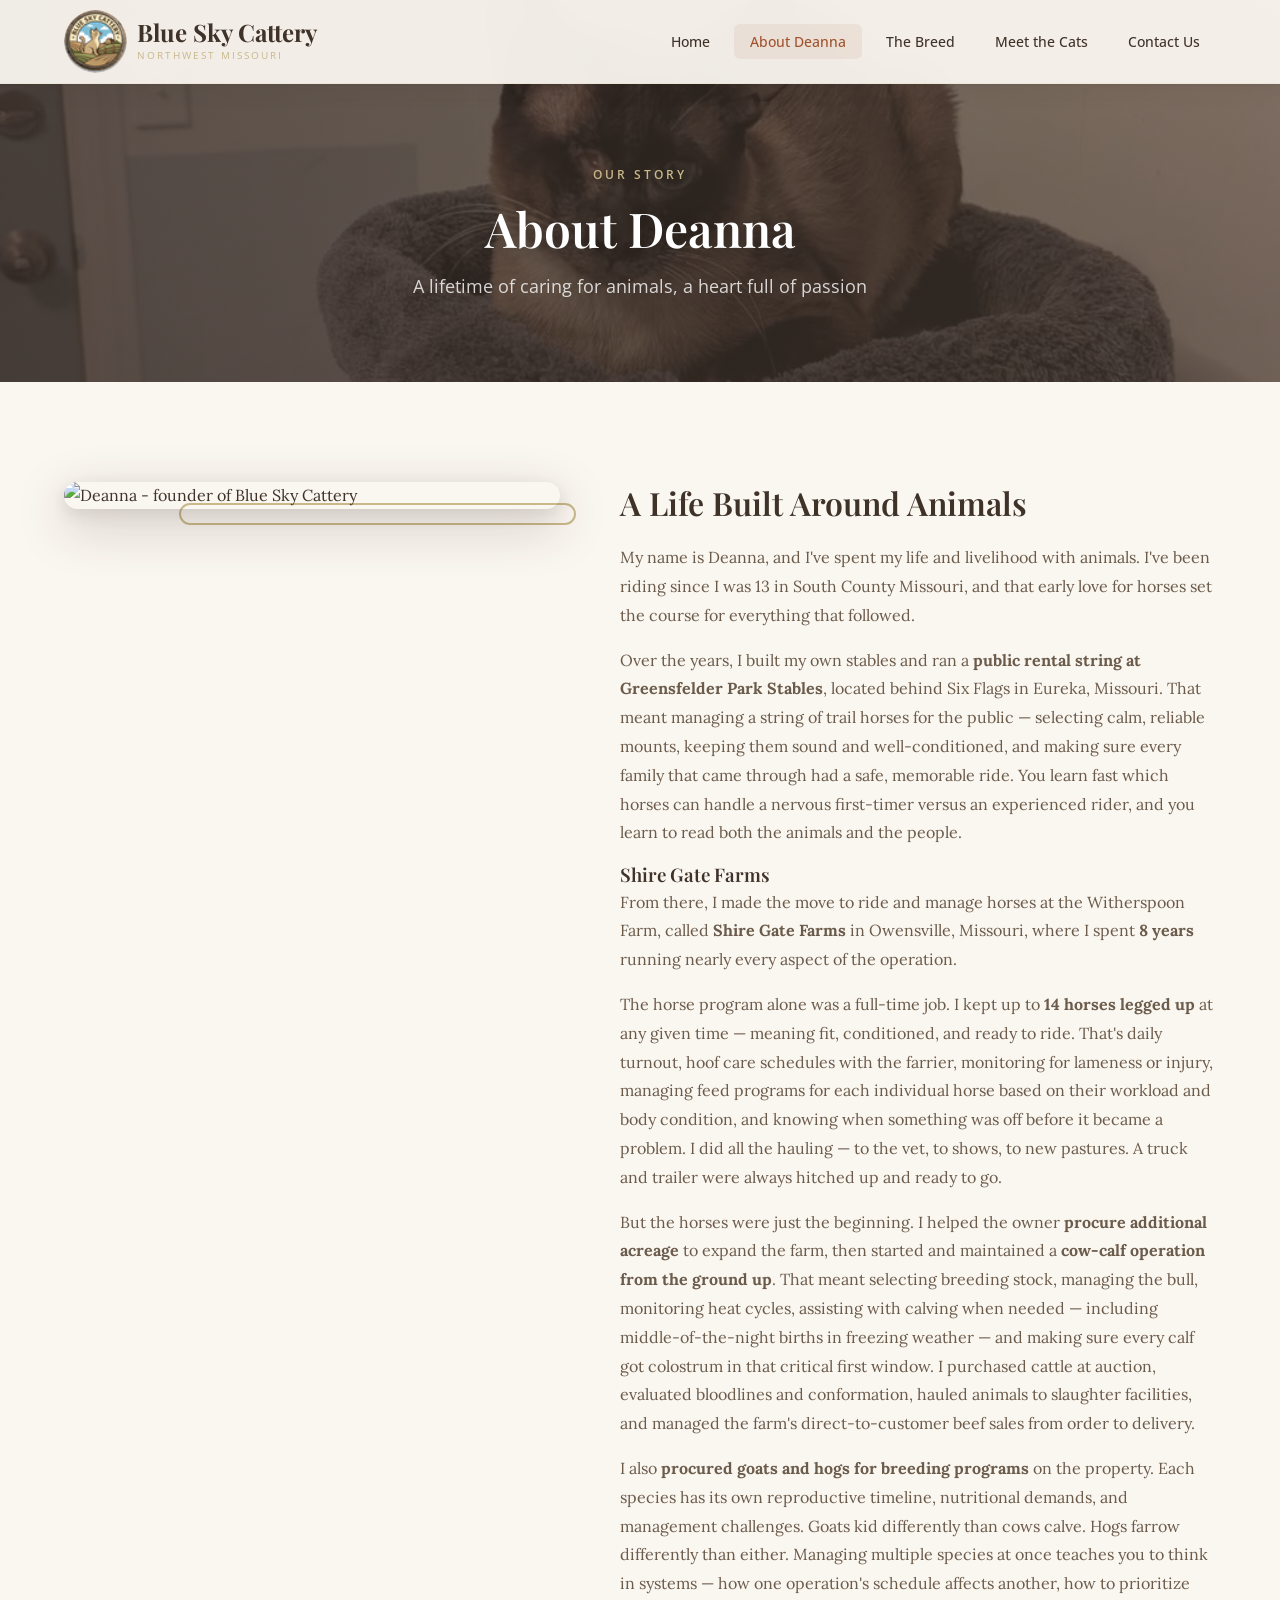
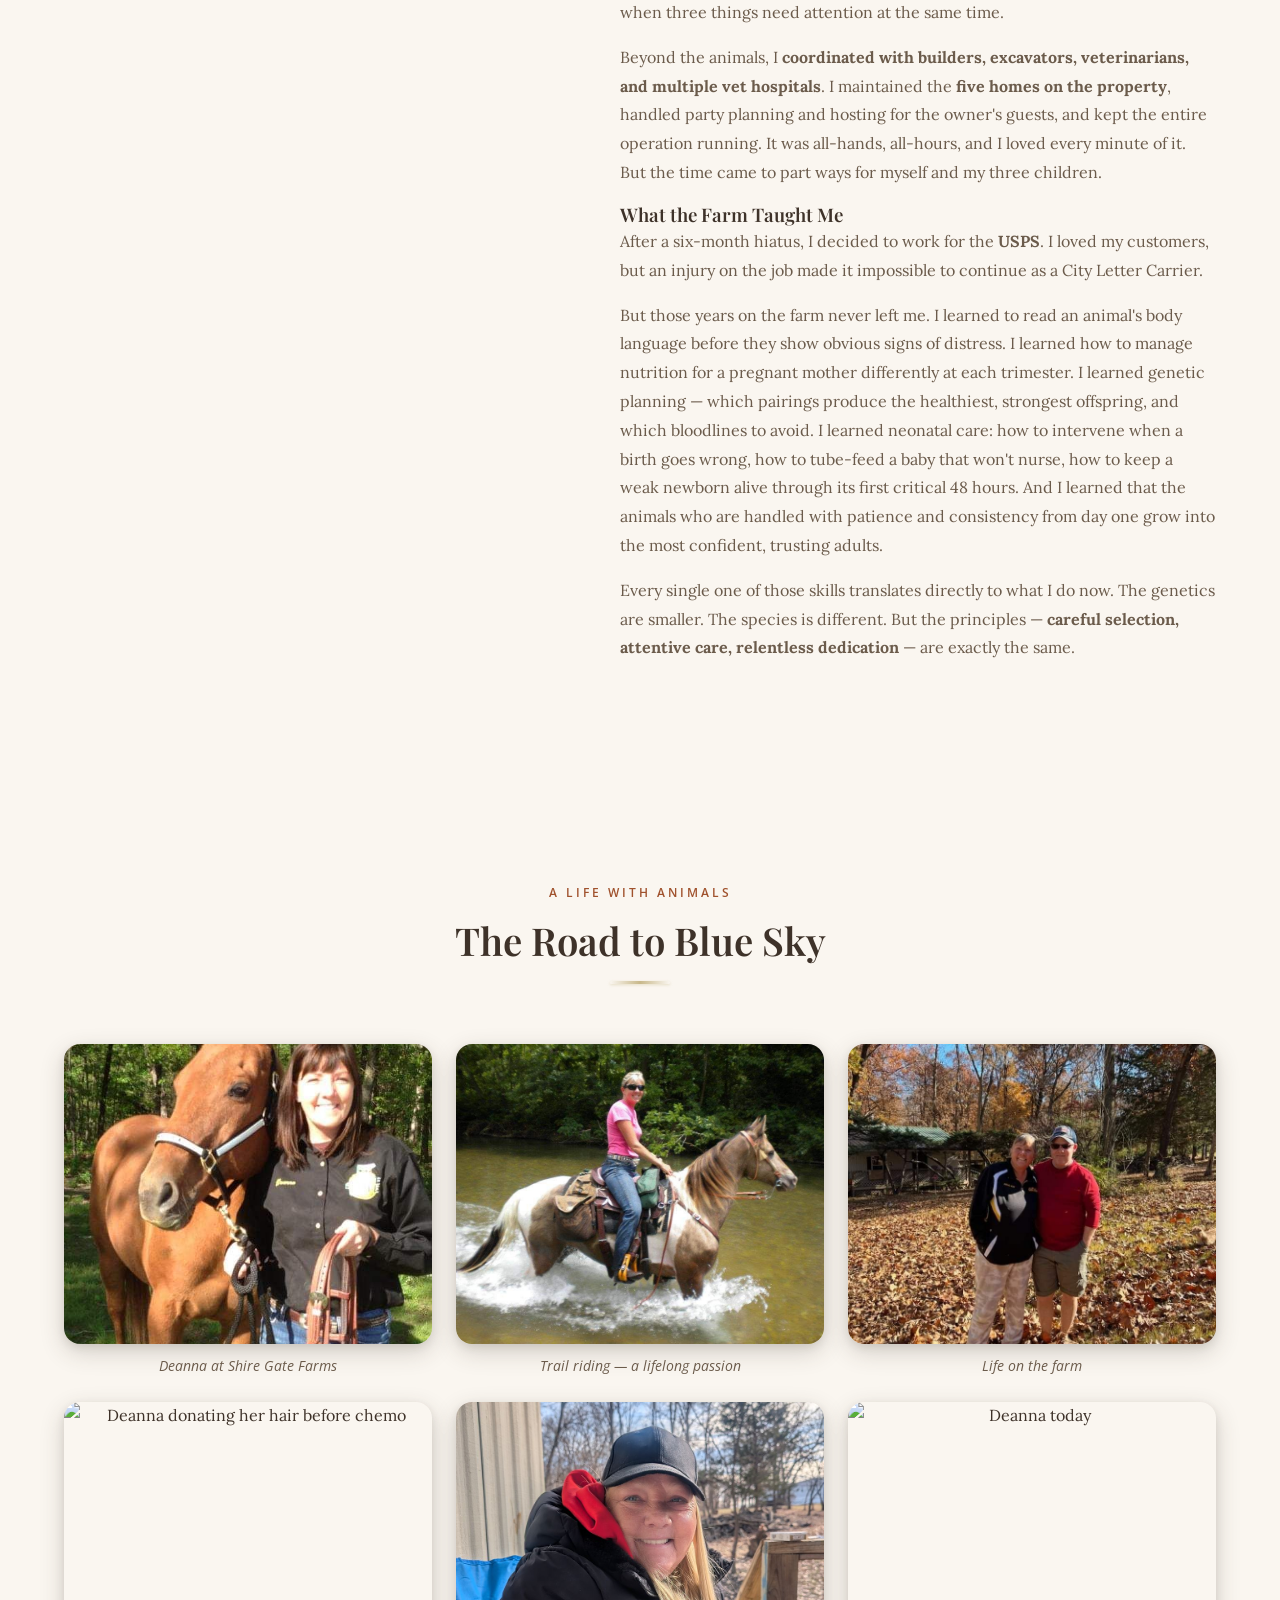
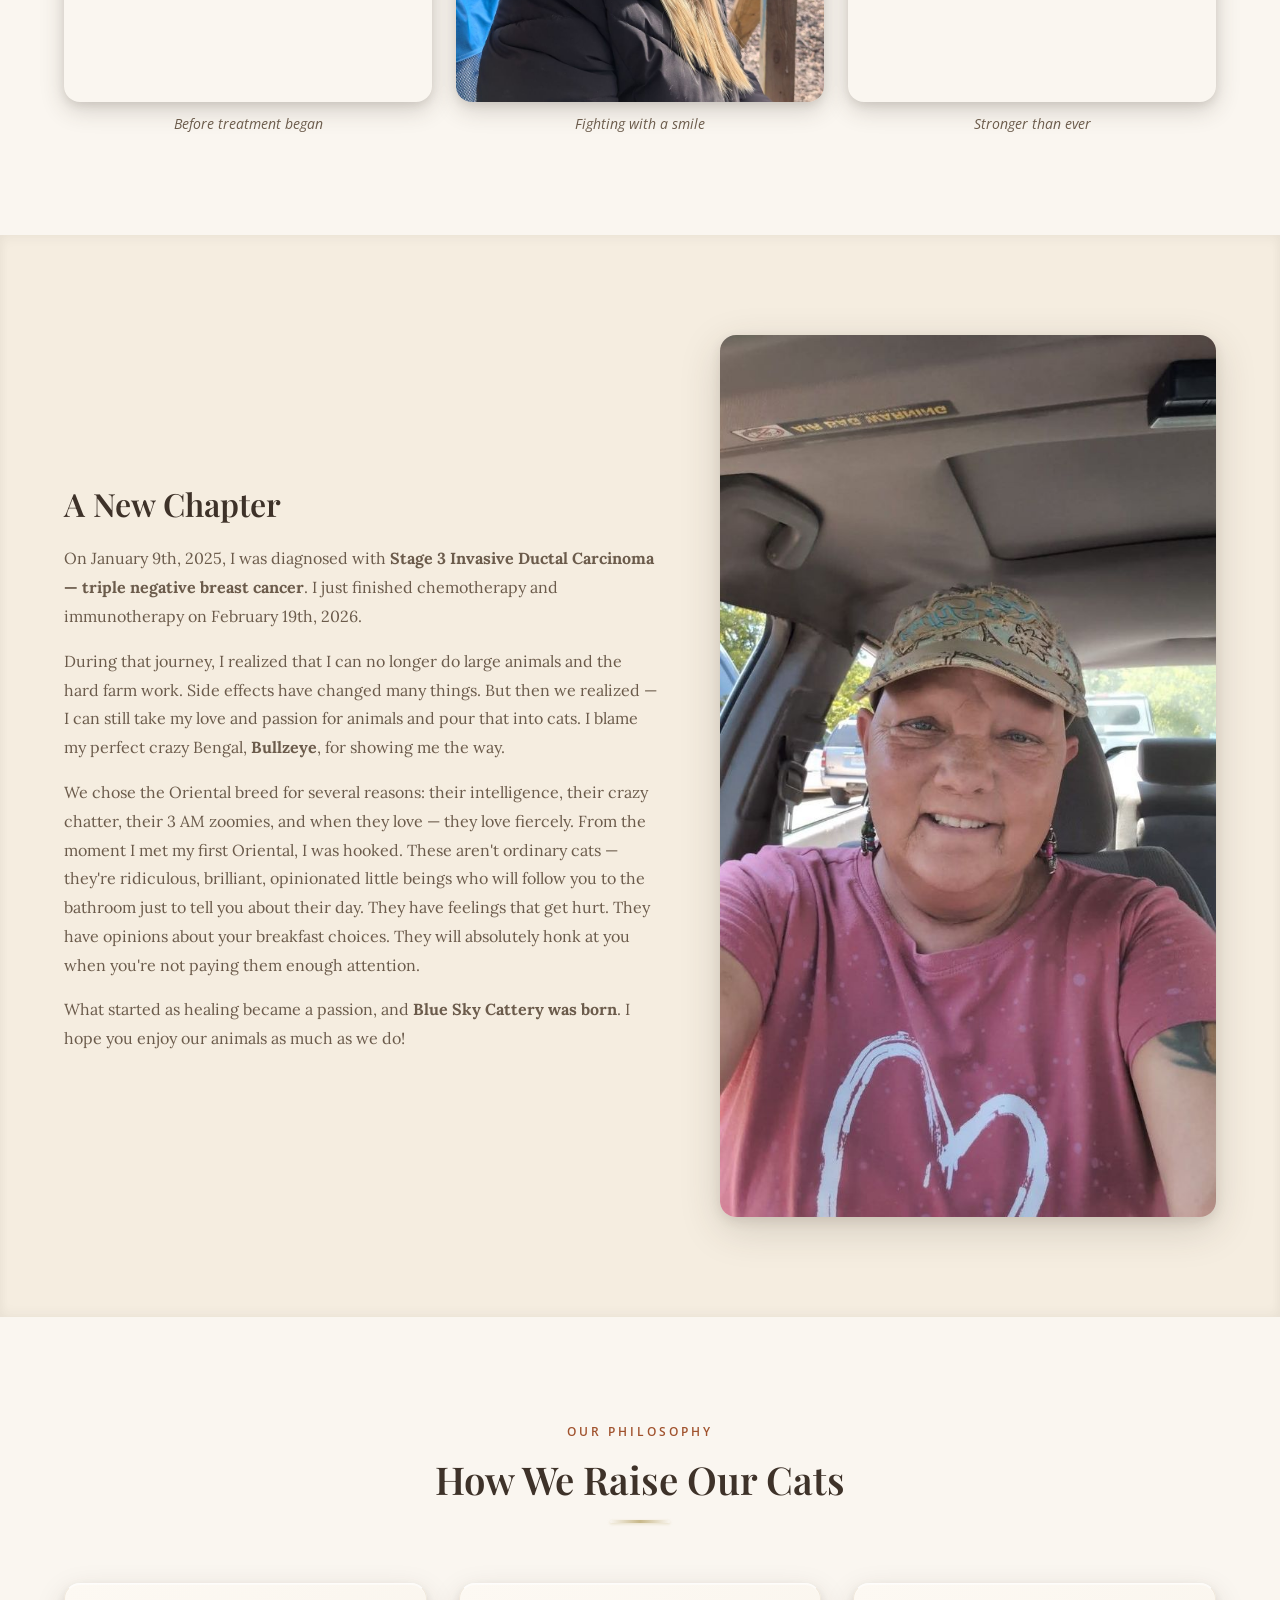
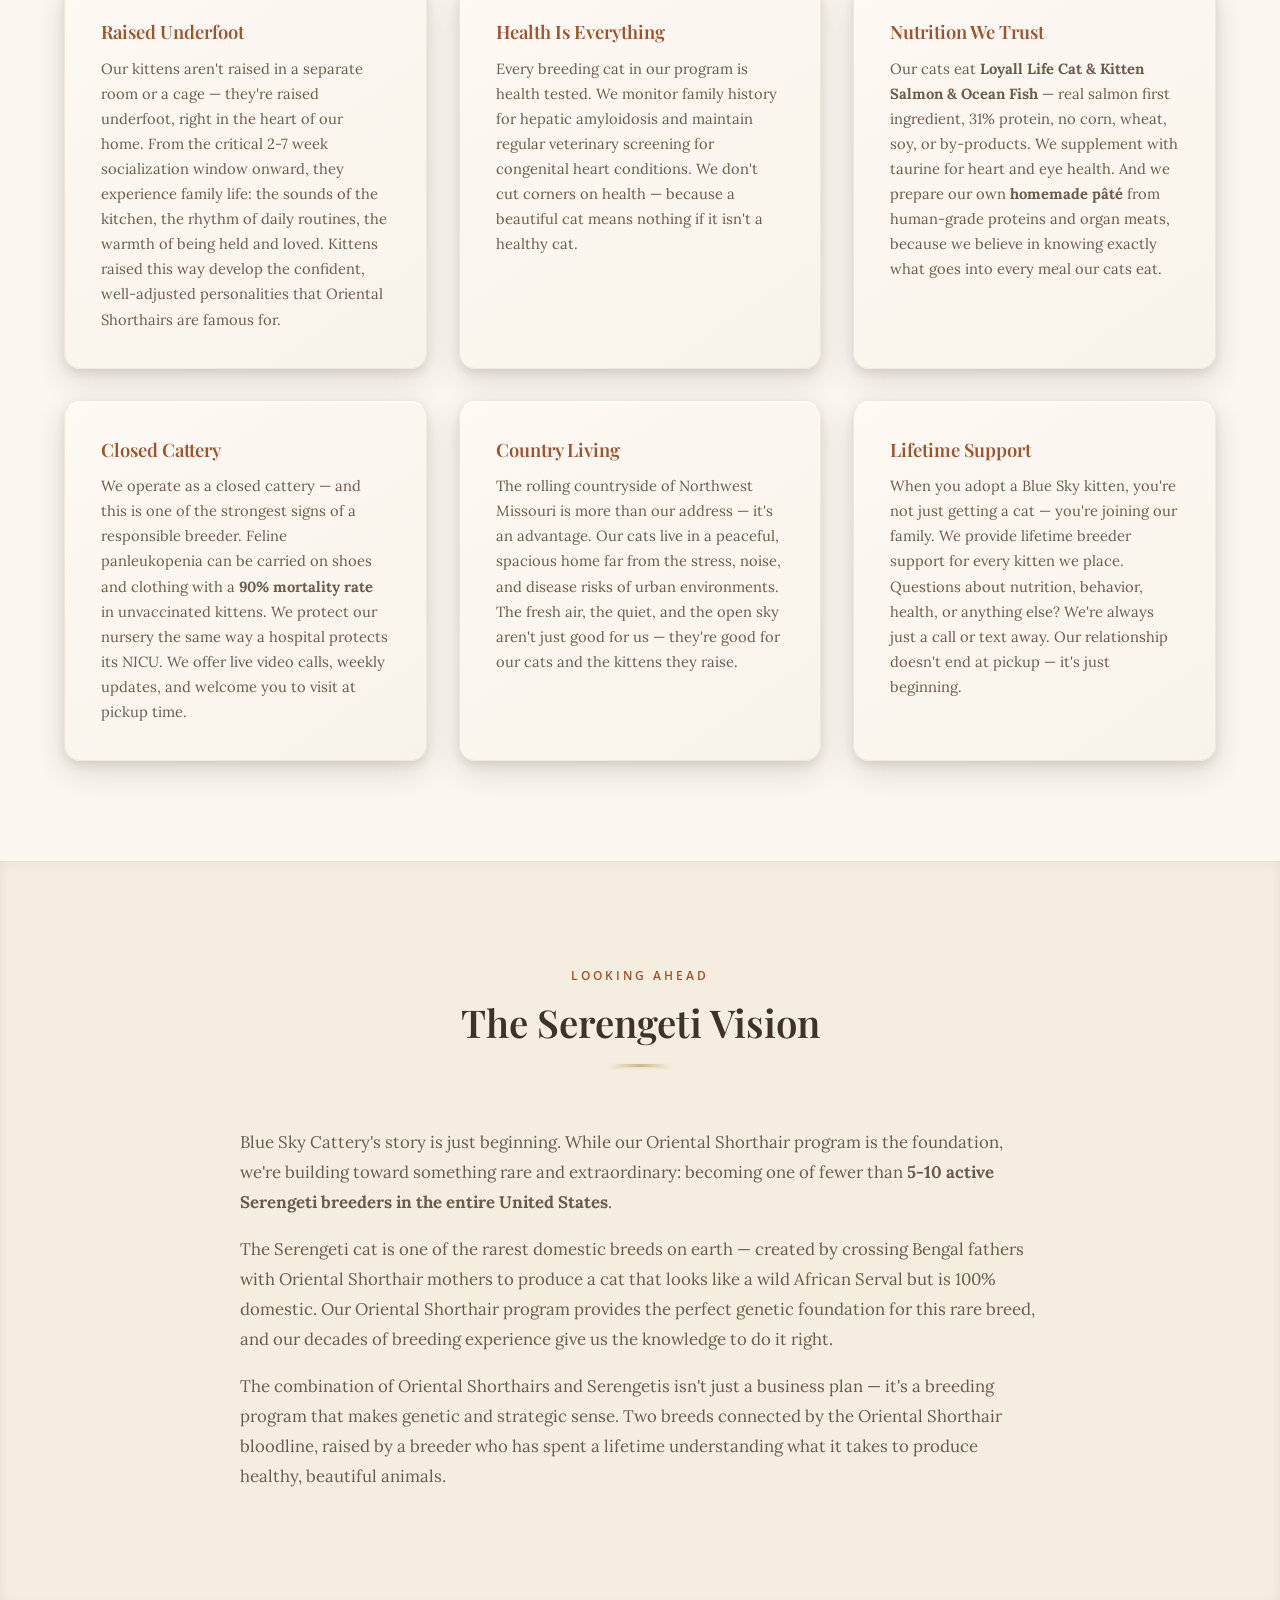
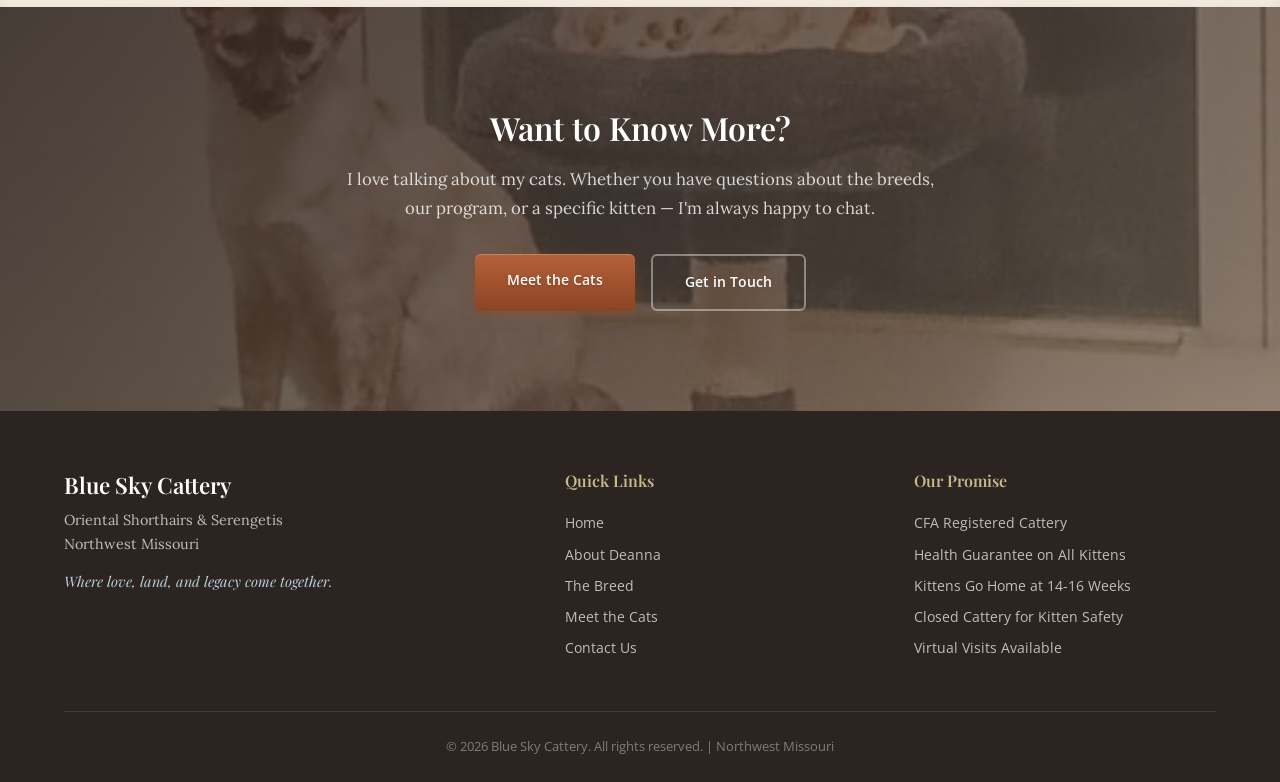
==== about.html @ 63db0d1f "Remove FormSubmit entirely - all forms go through portal API FormSubmit was unreliable. Both contact" ====
<!DOCTYPE html>
<html lang="en">
<head>
    <meta charset="UTF-8">
    <meta name="viewport" content="width=device-width, initial-scale=1.0">
    <title>About Deanna | Blue Sky Cattery | Northwest Missouri</title>
    <meta name="description" content="Meet Deanna — 35+ years of animal husbandry experience, from farm management to cow-calf breeding, now raising exceptional Oriental Shorthair kittens in Northwest Missouri.">
    <meta name="robots" content="index, follow">
    <link rel="canonical" href="https://blueskycattery.com/about.html">

    <!-- Open Graph -->
    <meta property="og:type" content="website">
    <meta property="og:site_name" content="Blue Sky Cattery">
    <meta property="og:title" content="About Deanna | Blue Sky Cattery">
    <meta property="og:description" content="Meet Deanna — 35+ years of animal husbandry experience, from farm management to cow-calf breeding, now raising exceptional Oriental Shorthair kittens in Northwest Missouri.">
    <meta property="og:url" content="https://blueskycattery.com/about.html">
    <meta property="og:image" content="https://blueskycattery.com/Images/1773698028925.jpg">

    <!-- Twitter Card -->
    <meta name="twitter:card" content="summary_large_image">
    <meta name="twitter:title" content="About Deanna | Blue Sky Cattery">
    <meta name="twitter:description" content="Meet Deanna — 35+ years of animal husbandry experience, from farm management to cow-calf breeding, now raising exceptional Oriental Shorthair kittens.">
    <meta name="twitter:image" content="https://blueskycattery.com/Images/1773698028925.jpg">

    <!-- Structured Data -->
    <script type="application/ld+json">
    {
      "@context": "https://schema.org",
      "@type": "AboutPage",
      "name": "About Deanna — Blue Sky Cattery",
      "description": "Meet Deanna — 35+ years of animal husbandry experience, now raising exceptional Oriental Shorthair kittens in Northwest Missouri.",
      "url": "https://blueskycattery.com/about.html",
      "mainEntity": {
        "@type": "Person",
        "name": "Deanna",
        "description": "Founder of Blue Sky Cattery with 35+ years of animal husbandry experience including farm management, public trail rides, and cow-calf breeding programs.",
        "worksFor": {
          "@type": "LocalBusiness",
          "name": "Blue Sky Cattery",
          "url": "https://blueskycattery.com/"
        }
      }
    }
    </script>

    <link rel="icon" href="data:image/svg+xml,<svg xmlns='http://www.w3.org/2000/svg' viewBox='0 0 100 100'><text y='.9em' font-size='90'>🐾</text></svg>">
    <link rel="preconnect" href="https://fonts.googleapis.com">
    <link rel="preconnect" href="https://fonts.gstatic.com" crossorigin>
    <link href="https://fonts.googleapis.com/css2?family=Playfair+Display:ital,wght@0,400;0,600;0,700;1,400&family=Lora:ital,wght@0,400;0,500;0,600;1,400&family=Open+Sans:wght@300;400;500;600&display=swap" rel="stylesheet">
    <link rel="stylesheet" href="styles.css">
</head>
<body>

    <!-- Navigation -->
    <nav class="navbar navbar-solid" id="navbar">
        <div class="nav-container">
            <a href="index.html" class="nav-logo"><img src="Images/Logo-nav.png" alt="Blue Sky Cattery Logo" class="nav-logo-img"><div class="nav-logo-text">
                <span class="logo-text">Blue Sky Cattery</span>
                <span class="logo-sub">Northwest Missouri</span></div>
            </a>
            <button class="nav-toggle" id="navToggle" aria-label="Toggle navigation">
                <span></span><span></span><span></span>
            </button>
            <ul class="nav-menu" id="navMenu">
                <li><a href="index.html">Home</a></li>
                <li><a href="about.html" class="active">About Deanna</a></li>
                <li><a href="breed.html">The Breed</a></li>
                <li><a href="cats.html">Meet the Cats</a></li>
                <li><a href="contact.html">Contact Us</a></li>
            </ul>
        </div>
    </nav>

    <!-- Page Header -->
    <header class="page-header">
        <div class="page-header-overlay"></div>
        <div class="container">
            <span class="section-tag light">Our Story</span>
            <h1>About Deanna</h1>
            <p>A lifetime of caring for animals, a heart full of passion</p>
        </div>
    </header>

    <!-- Main About Content -->
    <section class="about-full section">
        <div class="container">
            <div class="about-grid">
                <div class="about-image">
                    <img src="Images/Deanna/PXL_20260125_223309292.PORTRAIT.jpg" alt="Deanna - founder of Blue Sky Cattery" loading="lazy">
                    <div class="image-accent"></div>
                </div>
                <div class="about-text">
                    <h2>A Life Built Around Animals</h2>
                    <p>My name is Deanna, and I've spent my life and livelihood with animals. I've been riding since I was 13 in South County Missouri, and that early love for horses set the course for everything that followed.</p>
                    <p>Over the years, I built my own stables and ran a <strong>public rental string at Greensfelder Park Stables</strong>, located behind Six Flags in Eureka, Missouri. That meant managing a string of trail horses for the public &mdash; selecting calm, reliable mounts, keeping them sound and well-conditioned, and making sure every family that came through had a safe, memorable ride. You learn fast which horses can handle a nervous first-timer versus an experienced rider, and you learn to read both the animals and the people.</p>

                    <h3>Shire Gate Farms</h3>
                    <p>From there, I made the move to ride and manage horses at the Witherspoon Farm, called <strong>Shire Gate Farms</strong> in Owensville, Missouri, where I spent <strong>8 years</strong> running nearly every aspect of the operation.</p>
                    <p>The horse program alone was a full-time job. I kept up to <strong>14 horses legged up</strong> at any given time &mdash; meaning fit, conditioned, and ready to ride. That's daily turnout, hoof care schedules with the farrier, monitoring for lameness or injury, managing feed programs for each individual horse based on their workload and body condition, and knowing when something was off before it became a problem. I did all the hauling &mdash; to the vet, to shows, to new pastures. A truck and trailer were always hitched up and ready to go.</p>
                    <p>But the horses were just the beginning. I helped the owner <strong>procure additional acreage</strong> to expand the farm, then started and maintained a <strong>cow-calf operation from the ground up</strong>. That meant selecting breeding stock, managing the bull, monitoring heat cycles, assisting with calving when needed &mdash; including middle-of-the-night births in freezing weather &mdash; and making sure every calf got colostrum in that critical first window. I purchased cattle at auction, evaluated bloodlines and conformation, hauled animals to slaughter facilities, and managed the farm's direct-to-customer beef sales from order to delivery.</p>
                    <p>I also <strong>procured goats and hogs for breeding programs</strong> on the property. Each species has its own reproductive timeline, nutritional demands, and management challenges. Goats kid differently than cows calve. Hogs farrow differently than either. Managing multiple species at once teaches you to think in systems &mdash; how one operation's schedule affects another, how to prioritize when three things need attention at the same time.</p>
                    <p>Beyond the animals, I <strong>coordinated with builders, excavators, veterinarians, and multiple vet hospitals</strong>. I maintained the <strong>five homes on the property</strong>, handled party planning and hosting for the owner's guests, and kept the entire operation running. It was all-hands, all-hours, and I loved every minute of it. But the time came to part ways for myself and my three children.</p>

                    <h3>What the Farm Taught Me</h3>
                    <p>After a six-month hiatus, I decided to work for the <strong>USPS</strong>. I loved my customers, but an injury on the job made it impossible to continue as a City Letter Carrier.</p>
                    <p>But those years on the farm never left me. I learned to read an animal's body language before they show obvious signs of distress. I learned how to manage nutrition for a pregnant mother differently at each trimester. I learned genetic planning &mdash; which pairings produce the healthiest, strongest offspring, and which bloodlines to avoid. I learned neonatal care: how to intervene when a birth goes wrong, how to tube-feed a baby that won't nurse, how to keep a weak newborn alive through its first critical 48 hours. And I learned that the animals who are handled with patience and consistency from day one grow into the most confident, trusting adults.</p>
                    <p>Every single one of those skills translates directly to what I do now. The genetics are smaller. The species is different. But the principles &mdash; <strong>careful selection, attentive care, relentless dedication</strong> &mdash; are exactly the same.</p>
                </div>
            </div>
        </div>
    </section>

    <!-- Deanna's Life in Photos -->
    <section class="deanna-photos section">
        <div class="container">
            <div class="section-header">
                <span class="section-tag">A Life With Animals</span>
                <h2>The Road to Blue Sky</h2>
                <div class="section-divider"></div>
            </div>
            <div class="deanna-gallery">
                <div class="deanna-gallery-item">
                    <img src="Images/Deanna/FB_IMG_1715430410181.jpg" alt="Deanna with her horse at Shire Gate Farms" loading="lazy">
                    <p>Deanna at Shire Gate Farms</p>
                </div>
                <div class="deanna-gallery-item">
                    <img src="Images/Deanna/FB_IMG_1718377007233.jpg" alt="Deanna horseback riding through a creek" loading="lazy">
                    <p>Trail riding &mdash; a lifelong passion</p>
                </div>
                <div class="deanna-gallery-item">
                    <img src="Images/Deanna/FB_IMG_1712766605773.jpg" alt="Deanna on the farm property" loading="lazy">
                    <p>Life on the farm</p>
                </div>
                <div class="deanna-gallery-item">
                    <img src="Images/Deanna/PXL_20250121_212226314.PORTRAIT.jpg" alt="Deanna donating her hair before chemo" loading="lazy">
                    <p>Before treatment began</p>
                </div>
                <div class="deanna-gallery-item">
                    <img src="Images/Deanna/PXL_20250306_211722449.jpg" alt="Deanna smiling during chemo journey" loading="lazy">
                    <p>Fighting with a smile</p>
                </div>
                <div class="deanna-gallery-item">
                    <img src="Images/Deanna/PXL_20260125_223309292.PORTRAIT.jpg" alt="Deanna today" loading="lazy">
                    <p>Stronger than ever</p>
                </div>
            </div>
        </div>
    </section>

    <!-- Personal Journey -->
    <section class="journey section section-alt">
        <div class="container">
            <div class="journey-content">
                <div class="journey-text">
                    <h2>A New Chapter</h2>
                    <p>On January 9th, 2025, I was diagnosed with <strong>Stage 3 Invasive Ductal Carcinoma &mdash; triple negative breast cancer</strong>. I just finished chemotherapy and immunotherapy on February 19th, 2026.</p>
                    <p>During that journey, I realized that I can no longer do large animals and the hard farm work. Side effects have changed many things. But then we realized &mdash; I can still take my love and passion for animals and pour that into cats. I blame my perfect crazy Bengal, <strong>Bullzeye</strong>, for showing me the way.</p>
                    <p>We chose the Oriental breed for several reasons: their intelligence, their crazy chatter, their 3 AM zoomies, and when they love &mdash; they love fiercely. From the moment I met my first Oriental, I was hooked. These aren't ordinary cats &mdash; they're ridiculous, brilliant, opinionated little beings who will follow you to the bathroom just to tell you about their day. They have feelings that get hurt. They have opinions about your breakfast choices. They will absolutely honk at you when you're not paying them enough attention.</p>
                    <p>What started as healing became a passion, and <strong>Blue Sky Cattery was born</strong>. I hope you enjoy our animals as much as we do!</p>
                </div>
                <div class="journey-image">
                    <img src="Images/Deanna/FB_IMG_1750716919494.jpg" alt="Deanna during her cancer journey" loading="lazy">
                </div>
            </div>
        </div>
    </section>

    <!-- Philosophy -->
    <section class="philosophy section">
        <div class="container">
            <div class="section-header">
                <span class="section-tag">Our Philosophy</span>
                <h2>How We Raise Our Cats</h2>
                <div class="section-divider"></div>
            </div>

            <div class="philosophy-grid">
                <div class="philosophy-card">
                    <h3>Raised Underfoot</h3>
                    <p>Our kittens aren't raised in a separate room or a cage &mdash; they're raised underfoot, right in the heart of our home. From the critical 2-7 week socialization window onward, they experience family life: the sounds of the kitchen, the rhythm of daily routines, the warmth of being held and loved. Kittens raised this way develop the confident, well-adjusted personalities that Oriental Shorthairs are famous for.</p>
                </div>
                <div class="philosophy-card">
                    <h3>Health Is Everything</h3>
                    <p>Every breeding cat in our program is health tested. We monitor family history for hepatic amyloidosis and maintain regular veterinary screening for congenital heart conditions. We don't cut corners on health &mdash; because a beautiful cat means nothing if it isn't a healthy cat.</p>
                </div>
                <div class="philosophy-card">
                    <h3>Nutrition We Trust</h3>
                    <p>Our cats eat <strong>Loyall Life Cat & Kitten Salmon & Ocean Fish</strong> &mdash; real salmon first ingredient, 31% protein, no corn, wheat, soy, or by-products. We supplement with taurine for heart and eye health. And we prepare our own <strong>homemade p&acirc;t&eacute;</strong> from human-grade proteins and organ meats, because we believe in knowing exactly what goes into every meal our cats eat.</p>
                </div>
                <div class="philosophy-card">
                    <h3>Closed Cattery</h3>
                    <p>We operate as a closed cattery &mdash; and this is one of the strongest signs of a responsible breeder. Feline panleukopenia can be carried on shoes and clothing with a <strong>90% mortality rate</strong> in unvaccinated kittens. We protect our nursery the same way a hospital protects its NICU. We offer live video calls, weekly updates, and welcome you to visit at pickup time.</p>
                </div>
                <div class="philosophy-card">
                    <h3>Country Living</h3>
                    <p>The rolling countryside of Northwest Missouri is more than our address &mdash; it's an advantage. Our cats live in a peaceful, spacious home far from the stress, noise, and disease risks of urban environments. The fresh air, the quiet, and the open sky aren't just good for us &mdash; they're good for our cats and the kittens they raise.</p>
                </div>
                <div class="philosophy-card">
                    <h3>Lifetime Support</h3>
                    <p>When you adopt a Blue Sky kitten, you're not just getting a cat &mdash; you're joining our family. We provide lifetime breeder support for every kitten we place. Questions about nutrition, behavior, health, or anything else? We're always just a call or text away. Our relationship doesn't end at pickup &mdash; it's just beginning.</p>
                </div>
            </div>
        </div>
    </section>

    <!-- Vision / Serengeti -->
    <section class="vision section section-alt">
        <div class="container">
            <div class="vision-content">
                <div class="section-header">
                    <span class="section-tag">Looking Ahead</span>
                    <h2>The Serengeti Vision</h2>
                    <div class="section-divider"></div>
                </div>
                <div class="vision-text">
                    <p>Blue Sky Cattery's story is just beginning. While our Oriental Shorthair program is the foundation, we're building toward something rare and extraordinary: becoming one of fewer than <strong>5-10 active Serengeti breeders in the entire United States</strong>.</p>
                    <p>The Serengeti cat is one of the rarest domestic breeds on earth &mdash; created by crossing Bengal fathers with Oriental Shorthair mothers to produce a cat that looks like a wild African Serval but is 100% domestic. Our Oriental Shorthair program provides the perfect genetic foundation for this rare breed, and our decades of breeding experience give us the knowledge to do it right.</p>
                    <p>The combination of Oriental Shorthairs and Serengetis isn't just a business plan &mdash; it's a breeding program that makes genetic and strategic sense. Two breeds connected by the Oriental Shorthair bloodline, raised by a breeder who has spent a lifetime understanding what it takes to produce healthy, beautiful animals.</p>
                </div>
            </div>
        </div>
    </section>

    <!-- CTA -->
    <section class="cta section">
        <div class="container">
            <div class="cta-content">
                <h2>Want to Know More?</h2>
                <p>I love talking about my cats. Whether you have questions about the breeds, our program, or a specific kitten &mdash; I'm always happy to chat.</p>
                <div class="cta-buttons">
                    <a href="cats.html" class="btn btn-primary">Meet the Cats</a>
                    <a href="contact.html" class="btn btn-secondary">Get in Touch</a>
                </div>
            </div>
        </div>
    </section>

    <!-- Footer -->
    <footer class="footer">
        <div class="container">
            <div class="footer-grid">
                <div class="footer-brand">
                    <h3>Blue Sky Cattery</h3>
                    <p>Oriental Shorthairs & Serengetis<br>Northwest Missouri</p>
                    <p class="footer-tagline">Where love, land, and legacy come together.</p>
                </div>
                <div class="footer-links">
                    <h4>Quick Links</h4>
                    <ul>
                        <li><a href="index.html">Home</a></li>
                        <li><a href="about.html">About Deanna</a></li>
                        <li><a href="breed.html">The Breed</a></li>
                        <li><a href="cats.html">Meet the Cats</a></li>
                        <li><a href="contact.html">Contact Us</a></li>
                    </ul>
                </div>
                <div class="footer-info">
                    <h4>Our Promise</h4>
                    <ul>
                        <li>CFA Registered Cattery</li>
                        <li>Health Guarantee on All Kittens</li>
                        <li>Kittens Go Home at 14-16 Weeks</li>
                        <li>Closed Cattery for Kitten Safety</li>
                        <li>Virtual Visits Available</li>
                    </ul>
                </div>
            </div>
            <div class="footer-bottom">
                <p>&copy; 2026 Blue Sky Cattery. All rights reserved. | Northwest Missouri</p>
            </div>
        </div>
    </footer>

    <script src="script.js?v=5"></script>

</body>
</html>
---- styles.css ----
/* ========================================
   Blue Sky Cattery - Country Breeder Theme
   ======================================== */

/* --- CSS Variables --- */
:root {
    --color-cream: #FAF6F0;
    --color-warm-white: #FDF9F3;
    --color-parchment: #F5EDE0;
    --color-tan: #D4C5A9;
    --color-wheat: #C8B88A;
    --color-brown: #6B5B4B;
    --color-dark-brown: #3E3229;
    --color-charcoal: #2C2420;
    --color-rust: #A0522D;
    --color-barn-red: #8B3A3A;
    --color-sage: #7A8B6F;
    --color-sky: #87A5B4;
    --color-sky-light: #B8D0DC;
    --color-gold: #B8960C;
    --color-gold-light: #D4AF37;

    --font-display: 'Playfair Display', Georgia, serif;
    --font-body: 'Lora', Georgia, serif;
    --font-ui: 'Open Sans', -apple-system, sans-serif;

    --shadow-sm: 0 2px 8px rgba(62, 50, 41, 0.1), 0 1px 3px rgba(62, 50, 41, 0.06);
    --shadow-md: 0 8px 24px rgba(62, 50, 41, 0.14), 0 2px 8px rgba(62, 50, 41, 0.08);
    --shadow-lg: 0 12px 40px rgba(62, 50, 41, 0.18), 0 4px 12px rgba(62, 50, 41, 0.1);
    --shadow-xl: 0 20px 60px rgba(62, 50, 41, 0.22), 0 8px 20px rgba(62, 50, 41, 0.12);
    --shadow-3d: 0 10px 30px rgba(62, 50, 41, 0.15), 0 4px 10px rgba(62, 50, 41, 0.1), inset 0 1px 0 rgba(255, 255, 255, 0.5);

    --radius: 8px;
    --radius-lg: 16px;
    --transition: 0.3s ease;
}

/* --- Reset & Base --- */
*, *::before, *::after {
    margin: 0;
    padding: 0;
    box-sizing: border-box;
}

html {
    scroll-behavior: smooth;
    font-size: 16px;
}

body {
    font-family: var(--font-body);
    color: var(--color-dark-brown);
    background: var(--color-cream);
    line-height: 1.7;
    -webkit-font-smoothing: antialiased;
}

img {
    max-width: 100%;
    height: auto;
    display: block;
}

/* ========================================
   CAT SILHOUETTES & DECORATIVE ELEMENTS
   ======================================== */

/* Paw prints scattered decoration */
.breeds-preview::before,
.home-gallery::before {
    content: '';
    position: absolute;
    top: 20px;
    right: 40px;
    width: 200px;
    height: 200px;
    opacity: 0.03;
    background-image: url("data:image/svg+xml,%3Csvg xmlns='http://www.w3.org/2000/svg' viewBox='0 0 200 200'%3E%3Cellipse cx='100' cy='140' rx='25' ry='30' fill='%233E3229'/%3E%3Cellipse cx='60' cy='100' rx='14' ry='18' fill='%233E3229' transform='rotate(-20 60 100)'/%3E%3Cellipse cx='140' cy='100' rx='14' ry='18' fill='%233E3229' transform='rotate(20 140 100)'/%3E%3Cellipse cx='75' cy='65' rx='12' ry='15' fill='%233E3229' transform='rotate(-10 75 65)'/%3E%3Cellipse cx='125' cy='65' rx='12' ry='15' fill='%233E3229' transform='rotate(10 125 65)'/%3E%3C/svg%3E");
    background-repeat: no-repeat;
    background-size: contain;
    pointer-events: none;
    z-index: 0;
}

.home-gallery::before {
    top: auto;
    bottom: 30px;
    left: 30px;
    right: auto;
    transform: rotate(25deg);
}

/* Ensure sections with decorations have position context */
.section {
    position: relative;
    overflow: hidden;
}

a {
    color: var(--color-rust);
    text-decoration: none;
    transition: color var(--transition);
}

a:hover {
    color: var(--color-barn-red);
}

h1, h2, h3, h4 {
    font-family: var(--font-display);
    font-weight: 600;
    line-height: 1.3;
}

.container {
    max-width: 1200px;
    margin: 0 auto;
    padding: 0 24px;
}

.section {
    padding: 100px 0;
}

.section-alt {
    background: var(--color-parchment);
    box-shadow: inset 0 4px 12px rgba(62, 50, 41, 0.04), inset 0 -4px 12px rgba(62, 50, 41, 0.04);
}

/* --- Section Headers --- */
.section-header {
    text-align: center;
    max-width: 700px;
    margin: 0 auto 60px;
}

.section-tag {
    display: inline-block;
    font-family: var(--font-ui);
    font-size: 0.75rem;
    font-weight: 600;
    letter-spacing: 3px;
    text-transform: uppercase;
    color: var(--color-rust);
    margin-bottom: 12px;
}

.section-tag.light {
    color: var(--color-wheat);
}

.section-header h2 {
    font-size: 2.4rem;
    color: var(--color-dark-brown);
    margin-bottom: 16px;
}

.section-divider {
    width: 60px;
    height: 3px;
    background: linear-gradient(90deg, transparent, var(--color-wheat), transparent);
    margin: 0 auto 20px;
    border-radius: 2px;
    box-shadow: 0 1px 3px rgba(200, 184, 138, 0.4);
}

.section-desc {
    font-size: 1.05rem;
    color: var(--color-brown);
    line-height: 1.8;
}

/* ========================================
   NAVIGATION
   ======================================== */
.navbar {
    position: fixed;
    top: 0;
    left: 0;
    right: 0;
    z-index: 1000;
    padding: 16px 0;
    transition: all var(--transition);
}

.navbar:not(.navbar-solid) {
    background: transparent;
}

.navbar-solid,
.navbar-scrolled {
    background: rgba(250, 246, 240, 0.95);
    backdrop-filter: blur(12px);
    box-shadow: 0 4px 20px rgba(62, 50, 41, 0.1), 0 1px 3px rgba(62, 50, 41, 0.06);
    padding: 10px 0;
    border-bottom: 1px solid rgba(212, 197, 169, 0.2);
}

.nav-container {
    max-width: 1200px;
    margin: 0 auto;
    padding: 0 24px;
    display: flex;
    align-items: center;
    justify-content: space-between;
}

.nav-logo {
    display: flex;
    flex-direction: row;
    align-items: center;
    gap: 10px;
    text-decoration: none;
}

.nav-logo-img {
    width: 63px;
    height: 63px;
    border-radius: 50%;
}

.nav-logo-text {
    display: flex;
    flex-direction: column;
}

.logo-text {
    font-family: var(--font-display);
    font-size: 1.5rem;
    font-weight: 700;
    color: var(--color-dark-brown);
    line-height: 1.2;
    transition: color var(--transition);
}

.navbar:not(.navbar-solid):not(.navbar-scrolled) .logo-text {
    color: #fff;
}

.logo-sub {
    font-family: var(--font-ui);
    font-size: 0.65rem;
    letter-spacing: 2px;
    text-transform: uppercase;
    color: var(--color-wheat);
    transition: color var(--transition);
}

.navbar:not(.navbar-solid):not(.navbar-scrolled) .logo-sub {
    color: rgba(255,255,255,0.7);
}

.nav-menu {
    display: flex;
    list-style: none;
    gap: 8px;
}

.nav-menu a {
    font-family: var(--font-ui);
    font-size: 0.9rem;
    font-weight: 500;
    color: var(--color-dark-brown);
    padding: 8px 16px;
    border-radius: 6px;
    transition: all var(--transition);
    text-decoration: none;
}

.navbar:not(.navbar-solid):not(.navbar-scrolled) .nav-menu a {
    color: rgba(255,255,255,0.9);
}

.nav-menu a:hover,
.nav-menu a.active {
    color: var(--color-rust);
    background: rgba(160, 82, 45, 0.08);
}

.navbar:not(.navbar-solid):not(.navbar-scrolled) .nav-menu a:hover,
.navbar:not(.navbar-solid):not(.navbar-scrolled) .nav-menu a.active {
    color: #fff;
    background: rgba(255,255,255,0.15);
}

/* Mobile Nav Toggle */
.nav-toggle {
    display: none;
    flex-direction: column;
    gap: 5px;
    background: none;
    border: none;
    cursor: pointer;
    padding: 8px;
}

.nav-toggle span {
    width: 24px;
    height: 2px;
    background: var(--color-dark-brown);
    transition: all var(--transition);
}

.navbar:not(.navbar-solid):not(.navbar-scrolled) .nav-toggle span {
    background: #fff;
}

.nav-toggle.nav-active span:nth-child(1) {
    transform: rotate(45deg) translate(5px, 5px);
}
.nav-toggle.nav-active span:nth-child(2) {
    opacity: 0;
}
.nav-toggle.nav-active span:nth-child(3) {
    transform: rotate(-45deg) translate(5px, -5px);
}

/* ========================================
   HERO (Home Page)
   ======================================== */
.hero {
    position: relative;
    min-height: 100vh;
    display: flex;
    align-items: center;
    justify-content: center;
    background:
        linear-gradient(135deg, rgba(44, 36, 32, 0.6), rgba(107, 91, 75, 0.4)),
        url('Images/1773698028925.jpg') center/cover no-repeat;
    overflow: hidden;
}

.hero-overlay {
    position: absolute;
    inset: 0;
    background: linear-gradient(
        180deg,
        rgba(44, 36, 32, 0.3) 0%,
        rgba(44, 36, 32, 0.2) 50%,
        rgba(44, 36, 32, 0.5) 100%
    );
}

.hero-content {
    position: relative;
    z-index: 2;
    text-align: center;
    color: #fff;
    padding: 0 24px;
    max-width: 800px;
}

.hero-logo {
    width: 150px;
    height: 150px;
    border-radius: 50%;
    margin-bottom: 20px;
    box-shadow: 0 4px 20px rgba(0,0,0,0.3);
}

.hero-badge {
    display: inline-block;
    font-family: var(--font-ui);
    font-size: 0.7rem;
    font-weight: 600;
    letter-spacing: 3px;
    text-transform: uppercase;
    color: var(--color-gold-light);
    border: 1px solid rgba(212, 175, 55, 0.4);
    padding: 8px 20px;
    border-radius: 30px;
    margin-bottom: 24px;
}

.hero h1 {
    font-size: 4rem;
    font-weight: 700;
    margin-bottom: 16px;
    text-shadow: 0 2px 20px rgba(0,0,0,0.3);
}

.hero-tagline {
    font-family: var(--font-display);
    font-style: italic;
    font-size: 1.4rem;
    color: var(--color-sky-light);
    margin-bottom: 12px;
}

.hero-sub {
    font-family: var(--font-ui);
    font-size: 1rem;
    color: rgba(255,255,255,0.8);
    margin-bottom: 36px;
    line-height: 1.8;
}

.hero-buttons {
    display: flex;
    gap: 16px;
    justify-content: center;
    flex-wrap: wrap;
}

.hero-scroll {
    position: absolute;
    bottom: 32px;
    left: 50%;
    transform: translateX(-50%);
    z-index: 2;
    text-align: center;
    color: rgba(255,255,255,0.5);
}

.hero-scroll span {
    font-family: var(--font-ui);
    font-size: 0.65rem;
    letter-spacing: 2px;
    text-transform: uppercase;
}

.scroll-line {
    width: 1px;
    height: 40px;
    background: rgba(255,255,255,0.3);
    margin: 8px auto 0;
    animation: scrollPulse 2s ease-in-out infinite;
}

@keyframes scrollPulse {
    0%, 100% { opacity: 0.3; transform: scaleY(0.6); }
    50% { opacity: 1; transform: scaleY(1); }
}

/* ========================================
   PAGE HEADERS (sub-pages)
   ======================================== */
.page-header {
    position: relative;
    padding: 160px 0 80px;
    text-align: center;
    color: #fff;
    background:
        linear-gradient(135deg, rgba(44, 36, 32, 0.7), rgba(107, 91, 75, 0.5)),
        url('Images/FB_IMG_1773780370495.jpg') center/cover no-repeat;
}

.page-header-cats {
    background-image:
        linear-gradient(135deg, rgba(44, 36, 32, 0.7), rgba(107, 91, 75, 0.5)),
        url('Images/FB_IMG_1773780193087.jpg');
    background-size: cover;
    background-position: center;
}

.page-header-contact {
    background-image:
        linear-gradient(135deg, rgba(44, 36, 32, 0.7), rgba(107, 91, 75, 0.5)),
        url('Images/FB_IMG_1773780386597.jpg');
    background-size: cover;
    background-position: center;
}

.page-header-overlay {
    position: absolute;
    inset: 0;
    background: linear-gradient(180deg, rgba(44, 36, 32, 0.2), rgba(44, 36, 32, 0.4));
}

.page-header .container {
    position: relative;
    z-index: 2;
}

.page-header h1 {
    font-size: 3rem;
    margin-bottom: 12px;
    text-shadow: 0 2px 20px rgba(0,0,0,0.3);
}

.page-header p {
    font-family: var(--font-ui);
    font-size: 1.1rem;
    color: rgba(255,255,255,0.8);
}

/* ========================================
   BUTTONS
   ======================================== */
.btn {
    display: inline-block;
    font-family: var(--font-ui);
    font-size: 0.9rem;
    font-weight: 600;
    padding: 14px 32px;
    border-radius: 6px;
    border: none;
    cursor: pointer;
    transition: all var(--transition);
    text-decoration: none;
    text-align: center;
}

.btn-primary {
    background: linear-gradient(180deg, #B5613A 0%, var(--color-rust) 50%, #8A4425 100%);
    color: #fff;
    box-shadow: 0 4px 16px rgba(160, 82, 45, 0.3), 0 2px 4px rgba(160, 82, 45, 0.2), inset 0 1px 0 rgba(255, 255, 255, 0.2);
    text-shadow: 0 1px 2px rgba(0, 0, 0, 0.2);
}

.btn-primary:hover {
    background: linear-gradient(180deg, #A0522D 0%, var(--color-barn-red) 50%, #722E2E 100%);
    color: #fff;
    transform: translateY(-3px);
    box-shadow: 0 8px 28px rgba(160, 82, 45, 0.4), 0 4px 8px rgba(160, 82, 45, 0.25), inset 0 1px 0 rgba(255, 255, 255, 0.2);
}

.btn-primary:active {
    transform: translateY(-1px);
    box-shadow: 0 2px 8px rgba(160, 82, 45, 0.3), inset 0 2px 4px rgba(0, 0, 0, 0.1);
}

.btn-secondary {
    background: transparent;
    color: var(--color-dark-brown);
    border: 2px solid var(--color-wheat);
}

.hero .btn-secondary {
    color: #fff;
    border-color: rgba(255,255,255,0.4);
}

.btn-secondary:hover {
    background: var(--color-wheat);
    color: var(--color-dark-brown);
    border-color: var(--color-wheat);
}

.btn-text {
    padding: 0;
    color: var(--color-rust);
    font-family: var(--font-ui);
    font-weight: 600;
    font-size: 0.9rem;
    background: none;
}

.btn-text:hover {
    color: var(--color-barn-red);
}

.btn-reserve {
    background: linear-gradient(180deg, #8B9E80 0%, var(--color-sage) 50%, #657A5A 100%);
    color: #fff;
    width: 100%;
    font-family: var(--font-ui);
    font-weight: 600;
    font-size: 0.9rem;
    padding: 12px 24px;
    border-radius: 6px;
    border: none;
    cursor: pointer;
    transition: all 0.4s cubic-bezier(0.25, 0.46, 0.45, 0.94);
    box-shadow: 0 4px 12px rgba(122, 139, 111, 0.25), inset 0 1px 0 rgba(255, 255, 255, 0.2);
    text-shadow: 0 1px 2px rgba(0, 0, 0, 0.15);
}

.btn-reserve:hover {
    background: linear-gradient(180deg, #7A8B6F 0%, #627A57 50%, #516A46 100%);
    transform: translateY(-3px);
    box-shadow: 0 8px 24px rgba(122, 139, 111, 0.35), inset 0 1px 0 rgba(255, 255, 255, 0.2);
}

.btn-full {
    width: 100%;
}

/* ========================================
   WELCOME BANNER
   ======================================== */
.welcome-banner {
    background: linear-gradient(180deg, #3E3229 0%, #332920 100%);
    padding: 60px 0;
    box-shadow: inset 0 4px 12px rgba(0, 0, 0, 0.15), 0 4px 20px rgba(62, 50, 41, 0.2);
}

.welcome-content {
    text-align: center;
    max-width: 800px;
    margin: 0 auto;
}

.wheat-icon {
    font-size: 1.2rem;
    color: var(--color-wheat);
    margin-bottom: 20px;
    letter-spacing: 8px;
}

.welcome-content p {
    color: rgba(255,255,255,0.85);
    font-size: 1.05rem;
    line-height: 1.9;
}

/* ========================================
   FEATURES (Home)
   ======================================== */
.features-grid {
    display: grid;
    grid-template-columns: repeat(4, 1fr);
    gap: 32px;
}

.feature-card {
    text-align: center;
    padding: 40px 24px;
    background: linear-gradient(145deg, var(--color-warm-white) 0%, #F8F3EA 100%);
    border-radius: var(--radius-lg);
    border: 1px solid rgba(212, 197, 169, 0.3);
    border-top: 1px solid rgba(255, 255, 255, 0.8);
    box-shadow: var(--shadow-3d);
    transition: all 0.4s cubic-bezier(0.25, 0.46, 0.45, 0.94);
}

.feature-card:hover {
    transform: translateY(-8px) scale(1.02);
    box-shadow: 0 20px 50px rgba(62, 50, 41, 0.2), 0 8px 20px rgba(62, 50, 41, 0.12), inset 0 1px 0 rgba(255, 255, 255, 0.6);
}

.feature-icon {
    font-size: 2rem;
    color: var(--color-rust);
    margin-bottom: 16px;
}

.feature-card h2,
.feature-card h3 {
    font-size: 1.15rem;
    margin-bottom: 12px;
    color: var(--color-dark-brown);
}

.feature-card p {
    font-size: 0.9rem;
    color: var(--color-brown);
    line-height: 1.7;
}

/* ========================================
   BREED PREVIEWS (Home)
   ======================================== */
.breed-cards {
    display: flex;
    flex-direction: column;
    gap: 48px;
}

.breed-preview-card {
    display: grid;
    grid-template-columns: 1fr 1fr;
    gap: 48px;
    align-items: center;
    background: linear-gradient(145deg, var(--color-warm-white) 0%, #F8F3EA 100%);
    border-radius: var(--radius-lg);
    overflow: hidden;
    border: 1px solid rgba(212, 197, 169, 0.3);
    border-top: 1px solid rgba(255, 255, 255, 0.8);
    box-shadow: var(--shadow-3d);
    transition: all 0.4s cubic-bezier(0.25, 0.46, 0.45, 0.94);
}

.breed-preview-card:hover {
    box-shadow: 0 20px 50px rgba(62, 50, 41, 0.2), 0 8px 20px rgba(62, 50, 41, 0.12);
    transform: translateY(-4px);
}

.breed-preview-img {
    height: 400px;
    overflow: hidden;
}

.breed-preview-img img {
    width: 100%;
    height: 100%;
    object-fit: cover;
    transition: transform 0.6s ease;
}

.breed-preview-card:hover .breed-preview-img img {
    transform: scale(1.05);
}

.breed-preview-info {
    padding: 40px 40px 40px 0;
}

.breed-subtitle-sm {
    font-family: var(--font-display);
    font-style: italic;
    color: var(--color-rust);
    margin-bottom: 16px;
    font-size: 1.05rem;
}

.breed-preview-info h3 {
    font-size: 1.8rem;
    margin-bottom: 8px;
}

.breed-preview-info p {
    color: var(--color-brown);
    margin-bottom: 16px;
    line-height: 1.8;
}

.coming-soon-tag {
    display: inline-block;
    font-family: var(--font-ui);
    font-size: 0.7rem;
    font-weight: 600;
    letter-spacing: 2px;
    text-transform: uppercase;
    color: var(--color-sage);
    background: rgba(122, 139, 111, 0.1);
    padding: 4px 12px;
    border-radius: 4px;
    margin-bottom: 8px;
}

/* ========================================
   LITTER TEASER (Home)
   ======================================== */
.litter-teaser {
    position: relative;
    background: var(--color-dark-brown);
    overflow: hidden;
}

.litter-teaser-bg {
    position: absolute;
    inset: 0;
    background:
        radial-gradient(circle at 20% 80%, rgba(160, 82, 45, 0.15), transparent 50%),
        radial-gradient(circle at 80% 20%, rgba(135, 165, 180, 0.1), transparent 50%);
}

.litter-teaser-content {
    position: relative;
    text-align: center;
    color: #fff;
    z-index: 2;
}

.litter-teaser h2 {
    font-size: 2.4rem;
    margin-bottom: 16px;
}

.litter-teaser p {
    color: rgba(255,255,255,0.8);
    max-width: 600px;
    margin: 0 auto 40px;
    font-size: 1.05rem;
}

.litter-teaser-images {
    display: flex;
    gap: 16px;
    justify-content: center;
    margin-bottom: 40px;
    flex-wrap: wrap;
}

.litter-teaser-images img {
    width: 160px;
    height: 200px;
    object-fit: cover;
    border-radius: var(--radius);
    border: 3px solid rgba(255,255,255,0.15);
    box-shadow: 0 8px 24px rgba(0, 0, 0, 0.3), 0 3px 8px rgba(0, 0, 0, 0.2);
    transition: all 0.4s cubic-bezier(0.25, 0.46, 0.45, 0.94);
}

.litter-teaser-images img:hover {
    transform: scale(1.08) translateY(-4px);
    box-shadow: 0 16px 40px rgba(0, 0, 0, 0.4), 0 6px 16px rgba(0, 0, 0, 0.25);
}

/* ========================================
   BREED PAGE
   ======================================== */
.page-header-breed {
    background-image:
        linear-gradient(135deg, rgba(44, 36, 32, 0.7), rgba(107, 91, 75, 0.5)),
        url('Images/FB_IMG_1773780212790.jpg');
    background-size: cover;
    background-position: center;
}

.breed-intro-grid {
    display: grid;
    grid-template-columns: 1.3fr 1fr;
    gap: 60px;
    align-items: center;
}

.breed-intro-text h2 {
    font-size: 2rem;
    margin-bottom: 20px;
}

.breed-intro-text p {
    color: var(--color-brown);
    margin-bottom: 16px;
    line-height: 1.8;
}

.breed-intro-image img {
    border-radius: var(--radius-lg);
    box-shadow: var(--shadow-lg);
}

.trait-grid {
    display: grid;
    grid-template-columns: repeat(3, 1fr);
    gap: 28px;
}

.trait-card {
    background: #fff;
    padding: 32px;
    border-radius: var(--radius-lg);
    border: 1px solid rgba(212, 197, 169, 0.3);
    transition: all var(--transition);
}

.trait-card:hover {
    transform: translateY(-4px);
    box-shadow: var(--shadow-md);
}

.trait-card-icon {
    font-size: 2rem;
    margin-bottom: 12px;
}

.trait-card h3 {
    font-size: 1.15rem;
    margin-bottom: 10px;
    color: var(--color-dark-brown);
}

.trait-card p {
    font-size: 0.92rem;
    color: var(--color-brown);
    line-height: 1.7;
}

.match-grid {
    display: grid;
    grid-template-columns: 1fr 1fr;
    gap: 32px;
}

.match-card {
    padding: 36px;
    border-radius: var(--radius-lg);
}

.match-yes {
    background: rgba(122, 139, 111, 0.06);
    border: 1px solid rgba(122, 139, 111, 0.2);
}

.match-no {
    background: rgba(139, 58, 58, 0.04);
    border: 1px solid rgba(139, 58, 58, 0.15);
}

.match-card h3 {
    font-size: 1.3rem;
    margin-bottom: 20px;
}

.match-yes h3 { color: var(--color-sage); }
.match-no h3 { color: var(--color-barn-red); }

.match-card ul {
    list-style: none;
}

.match-card li {
    padding: 8px 0;
    padding-left: 24px;
    position: relative;
    font-size: 0.92rem;
    color: var(--color-brown);
    line-height: 1.6;
}

.match-yes li::before {
    content: '\2713';
    position: absolute;
    left: 0;
    color: var(--color-sage);
    font-weight: 700;
}

.match-no li::before {
    content: '\2717';
    position: absolute;
    left: 0;
    color: var(--color-barn-red);
    font-weight: 700;
}

.facts-grid {
    display: grid;
    grid-template-columns: repeat(2, 1fr);
    gap: 20px;
    max-width: 900px;
    margin: 0 auto;
}

.fact-item {
    display: flex;
    flex-direction: column;
    padding: 20px 24px;
    background: #fff;
    border-radius: var(--radius);
    border: 1px solid rgba(212, 197, 169, 0.3);
}

.fact-item strong {
    font-family: var(--font-ui);
    font-size: 0.8rem;
    text-transform: uppercase;
    letter-spacing: 1px;
    color: var(--color-rust);
    margin-bottom: 4px;
}

.fact-item span {
    font-size: 0.92rem;
    color: var(--color-brown);
}

.health-grid {
    display: grid;
    grid-template-columns: 1fr 1fr;
    gap: 32px;
}

.health-card {
    background: var(--color-warm-white);
    padding: 36px;
    border-radius: var(--radius-lg);
    border: 1px solid rgba(212, 197, 169, 0.3);
}

.health-card h3 {
    font-size: 1.15rem;
    margin-bottom: 16px;
    color: var(--color-dark-brown);
}

.health-card p {
    font-size: 0.92rem;
    color: var(--color-brown);
    line-height: 1.7;
    margin-bottom: 12px;
}

.health-card ul {
    list-style: none;
    margin-top: 12px;
}

.health-card li {
    padding: 6px 0;
    padding-left: 20px;
    position: relative;
    font-size: 0.9rem;
    color: var(--color-brown);
    line-height: 1.6;
}

.health-card li::before {
    content: '\2022';
    position: absolute;
    left: 0;
    color: var(--color-rust);
    font-weight: 700;
}

@media (max-width: 768px) {
    .breed-intro-grid {
        grid-template-columns: 1fr;
        gap: 32px;
    }
    .trait-grid {
        grid-template-columns: 1fr;
    }
    .match-grid {
        grid-template-columns: 1fr;
    }
    .facts-grid {
        grid-template-columns: 1fr;
    }
    .health-grid {
        grid-template-columns: 1fr;
    }
}

/* ========================================
   GALLERY
   ======================================== */
.gallery-grid {
    display: grid;
    grid-template-columns: repeat(4, 1fr);
    gap: 16px;
}

.gallery-item {
    border-radius: var(--radius);
    overflow: hidden;
    aspect-ratio: 1;
    box-shadow: var(--shadow-md);
    transition: all 0.4s cubic-bezier(0.25, 0.46, 0.45, 0.94);
}

.gallery-item:hover {
    box-shadow: 0 16px 40px rgba(62, 50, 41, 0.22), 0 6px 16px rgba(62, 50, 41, 0.12);
    transform: translateY(-4px);
}

.gallery-item.gallery-large {
    grid-column: span 2;
    grid-row: span 2;
}

.gallery-item img {
    width: 100%;
    height: 100%;
    object-fit: cover;
    transition: transform 0.6s ease;
}

.gallery-item:hover img {
    transform: scale(1.08);
}

/* ========================================
   CTA
   ======================================== */
.cta {
    background:
        linear-gradient(135deg, rgba(44, 36, 32, 0.85), rgba(107, 91, 75, 0.7)),
        url('Images/FB_IMG_1773780348936.jpg') center/cover no-repeat;
}

.cta-content {
    text-align: center;
    color: #fff;
    max-width: 600px;
    margin: 0 auto;
}

.cta h2 {
    font-size: 2rem;
    margin-bottom: 16px;
}

.cta p {
    color: rgba(255,255,255,0.8);
    margin-bottom: 32px;
    font-size: 1.05rem;
}

.cta-buttons {
    display: flex;
    gap: 16px;
    justify-content: center;
    flex-wrap: wrap;
}

.cta .btn-secondary {
    color: #fff;
    border-color: rgba(255,255,255,0.4);
}

/* ========================================
   ABOUT PAGE
   ======================================== */
.about-grid {
    display: grid;
    grid-template-columns: 1fr 1.2fr;
    gap: 60px;
    align-items: start;
}

.about-image {
    position: relative;
}

.about-image img {
    border-radius: var(--radius-lg);
    box-shadow: 0 16px 50px rgba(62, 50, 41, 0.25), 0 6px 16px rgba(62, 50, 41, 0.12);
    width: 100%;
    transition: transform 0.5s ease, box-shadow 0.5s ease;
}

.about-image img:hover {
    transform: scale(1.02) translateY(-4px);
    box-shadow: 0 24px 60px rgba(62, 50, 41, 0.3), 0 8px 20px rgba(62, 50, 41, 0.15);
}

.image-accent {
    position: absolute;
    bottom: -16px;
    right: -16px;
    width: 80%;
    height: 80%;
    border: 2px solid var(--color-wheat);
    border-radius: var(--radius-lg);
    z-index: -1;
}

.about-text h2 {
    font-size: 2rem;
    margin-bottom: 20px;
}

.about-text p {
    margin-bottom: 16px;
    color: var(--color-brown);
    line-height: 1.8;
}

/* Journey Section */
.journey-content {
    display: grid;
    grid-template-columns: 1.2fr 1fr;
    gap: 60px;
    align-items: center;
}

/* Deanna Photo Gallery */
.deanna-gallery {
    display: grid;
    grid-template-columns: repeat(3, 1fr);
    gap: 24px;
}

.deanna-gallery-item {
    text-align: center;
}

.deanna-gallery-item img {
    width: 100%;
    height: 300px;
    object-fit: cover;
    border-radius: var(--radius-lg);
    box-shadow: 0 8px 24px rgba(62, 50, 41, 0.2), 0 3px 8px rgba(62, 50, 41, 0.1);
    transition: all 0.4s cubic-bezier(0.25, 0.46, 0.45, 0.94);
}

.deanna-gallery-item:hover img {
    transform: scale(1.03) translateY(-4px);
    box-shadow: 0 16px 40px rgba(62, 50, 41, 0.25), 0 6px 16px rgba(62, 50, 41, 0.12);
}

.deanna-gallery-item p {
    font-family: var(--font-ui);
    font-size: 0.85rem;
    color: var(--color-brown);
    margin-top: 10px;
    font-style: italic;
}

@media (max-width: 768px) {
    .deanna-gallery {
        grid-template-columns: repeat(2, 1fr);
        gap: 16px;
    }
    .deanna-gallery-item img {
        height: 200px;
    }
}

@media (max-width: 480px) {
    .deanna-gallery {
        grid-template-columns: 1fr;
    }
}

.journey-text h2 {
    font-size: 2rem;
    margin-bottom: 20px;
}

.journey-text p {
    color: var(--color-brown);
    margin-bottom: 16px;
    line-height: 1.8;
}

.journey-image img {
    border-radius: var(--radius-lg);
    box-shadow: var(--shadow-lg);
}

/* Philosophy */
.philosophy-grid {
    display: grid;
    grid-template-columns: repeat(3, 1fr);
    gap: 32px;
}

.philosophy-card {
    background: linear-gradient(145deg, var(--color-warm-white) 0%, #F8F3EA 100%);
    padding: 36px;
    border-radius: var(--radius-lg);
    border: 1px solid rgba(212, 197, 169, 0.3);
    border-top: 1px solid rgba(255, 255, 255, 0.8);
    box-shadow: var(--shadow-3d);
    transition: all 0.4s cubic-bezier(0.25, 0.46, 0.45, 0.94);
}

.philosophy-card:hover {
    transform: translateY(-6px) scale(1.01);
    box-shadow: 0 20px 50px rgba(62, 50, 41, 0.2), 0 8px 20px rgba(62, 50, 41, 0.12);
}

.philosophy-card h3 {
    font-size: 1.15rem;
    margin-bottom: 12px;
    color: var(--color-rust);
}

.philosophy-card p {
    font-size: 0.92rem;
    color: var(--color-brown);
    line-height: 1.7;
}

/* Vision */
.vision-text {
    max-width: 800px;
    margin: 0 auto;
}

.vision-text p {
    color: var(--color-brown);
    margin-bottom: 16px;
    line-height: 1.8;
    font-size: 1.05rem;
}

/* ========================================
   CATS PAGE - BREED DETAIL
   ======================================== */
.breed-detail-grid {
    display: grid;
    grid-template-columns: 1.3fr 1fr;
    gap: 60px;
    align-items: start;
}

.breed-detail-reverse {
    grid-template-columns: 1fr 1.3fr;
    direction: rtl;
}

.breed-detail-reverse > * {
    direction: ltr;
}

.breed-subtitle-lg {
    font-family: var(--font-display);
    font-style: italic;
    color: var(--color-rust);
    font-size: 1.15rem;
    margin-bottom: 20px;
}

.breed-detail-info h2 {
    font-size: 2.2rem;
    margin-bottom: 8px;
}

.breed-detail-info p {
    color: var(--color-brown);
    margin-bottom: 16px;
    line-height: 1.8;
}

.breed-detail-images {
    display: flex;
    flex-direction: column;
    gap: 20px;
}

.breed-detail-images img {
    border-radius: var(--radius-lg);
    box-shadow: var(--shadow-md);
}

.breed-stats {
    display: flex;
    gap: 32px;
    margin: 28px 0;
}

.stat {
    text-align: center;
}

.stat-number {
    display: block;
    font-family: var(--font-display);
    font-size: 2rem;
    font-weight: 700;
    color: var(--color-rust);
}

.stat-label {
    font-family: var(--font-ui);
    font-size: 0.75rem;
    text-transform: uppercase;
    letter-spacing: 1px;
    color: var(--color-brown);
}

.breed-traits {
    display: flex;
    flex-wrap: wrap;
    gap: 8px;
    margin-top: 20px;
}

.trait {
    font-family: var(--font-ui);
    font-size: 0.8rem;
    font-weight: 500;
    padding: 6px 14px;
    background: rgba(160, 82, 45, 0.08);
    color: var(--color-rust);
    border-radius: 20px;
    border: 1px solid rgba(160, 82, 45, 0.15);
}

/* Serengeti Comparison */
.serengeti-comparison {
    margin-top: 32px;
    padding: 28px;
    background: var(--color-warm-white);
    border-radius: var(--radius-lg);
    border: 1px solid rgba(212, 197, 169, 0.3);
}

.section-alt .serengeti-comparison {
    background: #fff;
}

.serengeti-comparison h4 {
    font-size: 1.1rem;
    margin-bottom: 20px;
    text-align: center;
}

.comparison-grid {
    display: grid;
    grid-template-columns: 1fr 1fr;
    gap: 20px;
}

.comp-item {
    padding: 20px;
    border-radius: var(--radius);
}

.comp-good {
    background: rgba(122, 139, 111, 0.08);
    border: 1px solid rgba(122, 139, 111, 0.2);
}

.comp-caution {
    background: rgba(139, 58, 58, 0.05);
    border: 1px solid rgba(139, 58, 58, 0.15);
}

.comp-item strong {
    display: block;
    margin-bottom: 12px;
    font-family: var(--font-ui);
    font-size: 0.9rem;
}

.comp-item ul {
    list-style: none;
    font-family: var(--font-ui);
    font-size: 0.85rem;
}

.comp-item li {
    padding: 4px 0;
    padding-left: 16px;
    position: relative;
    color: var(--color-brown);
}

.comp-good li::before {
    content: '\2713';
    position: absolute;
    left: 0;
    color: var(--color-sage);
    font-weight: 700;
}

.comp-caution li::before {
    content: '\2022';
    position: absolute;
    left: 0;
    color: var(--color-barn-red);
}

/* ========================================
   KINGS & QUEENS
   ======================================== */
.royals-grid {
    display: grid;
    grid-template-columns: repeat(2, 1fr);
    gap: 36px;
}

.royal-card {
    position: relative;
    background: linear-gradient(145deg, var(--color-warm-white) 0%, #F8F3EA 100%);
    border-radius: var(--radius-lg);
    overflow: hidden;
    border: 1px solid rgba(212, 197, 169, 0.3);
    border-top: 1px solid rgba(255, 255, 255, 0.8);
    box-shadow: var(--shadow-3d);
    transition: all 0.4s cubic-bezier(0.25, 0.46, 0.45, 0.94);
}

.royal-card:hover {
    transform: translateY(-8px) scale(1.01);
    box-shadow: 0 24px 60px rgba(62, 50, 41, 0.22), 0 8px 20px rgba(62, 50, 41, 0.12);
}

.royal-badge {
    position: absolute;
    top: 16px;
    right: 16px;
    z-index: 3;
    font-family: var(--font-ui);
    font-size: 0.7rem;
    font-weight: 700;
    letter-spacing: 2px;
    text-transform: uppercase;
    padding: 6px 16px;
    border-radius: 20px;
}

.king-badge {
    background: linear-gradient(145deg, #E0C352, var(--color-gold-light), #B89A0C);
    color: var(--color-dark-brown);
    box-shadow: 0 2px 8px rgba(212, 175, 55, 0.4), inset 0 1px 0 rgba(255, 255, 255, 0.3);
    text-shadow: 0 1px 0 rgba(255, 255, 255, 0.3);
}

.queen-badge {
    background: linear-gradient(145deg, #9DB8C6, var(--color-sky), #6E94A5);
    color: #fff;
    box-shadow: 0 2px 8px rgba(135, 165, 180, 0.4), inset 0 1px 0 rgba(255, 255, 255, 0.25);
    text-shadow: 0 1px 1px rgba(0, 0, 0, 0.15);
}

.royal-image {
    height: 350px;
    overflow: hidden;
}

.royal-image img {
    width: 100%;
    height: 100%;
    object-fit: cover;
    transition: transform 0.6s ease;
}

.royal-card:hover .royal-image img {
    transform: scale(1.05);
}

.royal-info {
    padding: 28px;
}

.royal-info h3 {
    font-size: 1.5rem;
    margin-bottom: 4px;
}

.royal-breed {
    font-family: var(--font-ui);
    font-size: 0.85rem;
    color: var(--color-rust);
    font-weight: 500;
    margin-bottom: 12px;
}

.royal-desc {
    font-size: 0.92rem;
    color: var(--color-brown);
    line-height: 1.7;
    margin-bottom: 16px;
}

.royal-details {
    display: flex;
    flex-wrap: wrap;
    gap: 8px;
}

.royal-details span {
    font-family: var(--font-ui);
    font-size: 0.75rem;
    padding: 4px 12px;
    background: var(--color-parchment);
    border-radius: 20px;
    color: var(--color-brown);
}

/* ========================================
   KITTENS
   ======================================== */
.litter-info-bar {
    display: flex;
    justify-content: center;
    flex-wrap: wrap;
    gap: 24px;
    padding: 20px 32px;
    background: var(--color-warm-white);
    border-radius: var(--radius);
    border: 1px solid rgba(212, 197, 169, 0.3);
    margin-bottom: 48px;
}

.section-alt .litter-info-bar {
    background: #fff;
}

.litter-detail {
    font-family: var(--font-ui);
    font-size: 0.9rem;
    color: var(--color-brown);
}

.litter-detail strong {
    color: var(--color-dark-brown);
}

.pricing-bar {
    background: linear-gradient(145deg, #4A3D33, var(--color-dark-brown), #332920);
    color: #fff;
    padding: 28px 36px;
    border-radius: var(--radius-lg);
    margin-bottom: 48px;
    text-align: center;
    box-shadow: 0 10px 30px rgba(62, 50, 41, 0.25), 0 4px 10px rgba(62, 50, 41, 0.15), inset 0 1px 0 rgba(255, 255, 255, 0.08);
}

.pricing-bar h3 {
    font-size: 1.1rem;
    color: var(--color-gold-light);
    margin-bottom: 8px;
    letter-spacing: 1px;
    text-transform: uppercase;
    font-family: var(--font-ui);
}

.pricing-bar p {
    font-size: 0.95rem;
    color: rgba(255,255,255,0.85);
    line-height: 1.7;
    max-width: 700px;
    margin: 0 auto;
}

.pricing-bar strong {
    color: #fff;
}

.kittens-grid {
    display: grid;
    grid-template-columns: repeat(3, 1fr);
    gap: 28px;
    margin-bottom: 40px;
}

.kitten-card {
    position: relative;
    background: linear-gradient(145deg, var(--color-warm-white) 0%, #F8F3EA 100%);
    border-radius: var(--radius-lg);
    overflow: hidden;
    border: 1px solid rgba(212, 197, 169, 0.3);
    border-top: 1px solid rgba(255, 255, 255, 0.8);
    box-shadow: var(--shadow-3d);
    transition: all 0.4s cubic-bezier(0.25, 0.46, 0.45, 0.94);
}

.section-alt .kitten-card {
    background: #fff;
}

.kitten-card:hover {
    transform: translateY(-8px) scale(1.01);
    box-shadow: 0 24px 60px rgba(62, 50, 41, 0.22), 0 8px 20px rgba(62, 50, 41, 0.12);
}

.kitten-status {
    position: absolute;
    top: 12px;
    left: 12px;
    z-index: 3;
    font-family: var(--font-ui);
    font-size: 0.7rem;
    font-weight: 700;
    letter-spacing: 1px;
    text-transform: uppercase;
    padding: 5px 14px;
    border-radius: 20px;
}

.kitten-status.available {
    background: linear-gradient(145deg, #8B9E80, var(--color-sage), #657A5A);
    color: #fff;
    box-shadow: 0 2px 8px rgba(122, 139, 111, 0.4), inset 0 1px 0 rgba(255, 255, 255, 0.2);
    text-shadow: 0 1px 1px rgba(0, 0, 0, 0.15);
}

.kitten-status.reserved {
    background: var(--color-wheat);
    color: var(--color-dark-brown);
}

.kitten-status.sold {
    background: var(--color-barn-red);
    color: #fff;
}

.kitten-image {
    height: 300px;
    overflow: hidden;
}

.kitten-image img {
    width: 100%;
    height: 100%;
    object-fit: cover;
    transition: transform 0.6s ease;
}

.kitten-card:hover .kitten-image img {
    transform: scale(1.05);
}

.kitten-info {
    padding: 24px;
}

.kitten-info h3 {
    font-size: 1.25rem;
    margin-bottom: 4px;
}

.kitten-color {
    font-family: var(--font-ui);
    font-size: 0.85rem;
    color: var(--color-brown);
    font-style: italic;
    margin-bottom: 12px;
}

.kitten-meta {
    display: flex;
    flex-direction: column;
    gap: 4px;
    margin-bottom: 16px;
}

.kitten-meta span {
    font-family: var(--font-ui);
    font-size: 0.8rem;
    color: var(--color-brown);
}

.kittens-note {
    background: var(--color-warm-white);
    padding: 28px 32px;
    border-radius: var(--radius);
    border-left: 4px solid var(--color-wheat);
}

.section-alt .kittens-note {
    background: #fff;
}

.kittens-note p {
    font-size: 0.92rem;
    color: var(--color-brown);
    line-height: 1.7;
}

/* ========================================
   ADOPTION PROCESS
   ======================================== */
.process-steps {
    display: flex;
    align-items: flex-start;
    justify-content: center;
    gap: 0;
    margin-bottom: 60px;
    flex-wrap: wrap;
}

.step {
    text-align: center;
    max-width: 180px;
    flex: 0 0 auto;
}

.step-number {
    width: 52px;
    height: 52px;
    border-radius: 50%;
    background: linear-gradient(145deg, #B5613A, var(--color-rust), #8A4425);
    color: #fff;
    font-family: var(--font-display);
    font-size: 1.3rem;
    font-weight: 700;
    display: flex;
    align-items: center;
    justify-content: center;
    margin: 0 auto 16px;
    box-shadow: 0 4px 14px rgba(160, 82, 45, 0.35), inset 0 1px 0 rgba(255, 255, 255, 0.25), inset 0 -2px 4px rgba(0, 0, 0, 0.1);
    text-shadow: 0 1px 2px rgba(0, 0, 0, 0.2);
}

.step h3 {
    font-size: 1.05rem;
    margin-bottom: 8px;
}

.step p {
    font-size: 0.85rem;
    color: var(--color-brown);
    line-height: 1.6;
}

.step-connector {
    width: 40px;
    height: 2px;
    background: var(--color-wheat);
    margin-top: 26px;
    flex-shrink: 0;
}

.included-grid {
    display: grid;
    grid-template-columns: repeat(2, 1fr);
    gap: 32px;
}

.included-card {
    background: var(--color-warm-white);
    padding: 36px;
    border-radius: var(--radius-lg);
    border: 1px solid rgba(212, 197, 169, 0.3);
}

.section-alt .included-card {
    background: #fff;
}

.included-card h4 {
    font-size: 1.15rem;
    margin-bottom: 16px;
    color: var(--color-dark-brown);
}

.included-card ul {
    list-style: none;
}

.included-card li {
    padding: 6px 0;
    padding-left: 20px;
    position: relative;
    font-size: 0.92rem;
    color: var(--color-brown);
}

.included-card li::before {
    content: '\2713';
    position: absolute;
    left: 0;
    color: var(--color-sage);
    font-weight: 700;
}

.included-card p {
    font-size: 0.92rem;
    color: var(--color-brown);
    margin-bottom: 12px;
    line-height: 1.7;
}

.included-quote {
    font-family: var(--font-display);
    font-style: italic;
    color: var(--color-rust);
    border-left: 3px solid var(--color-wheat);
    padding-left: 16px;
    margin-top: 16px;
}

/* ========================================
   MODAL (Reservation)
   ======================================== */
.modal-overlay {
    position: fixed;
    inset: 0;
    background: rgba(44, 36, 32, 0.6);
    backdrop-filter: blur(4px);
    z-index: 2000;
    display: flex;
    align-items: center;
    justify-content: center;
    opacity: 0;
    pointer-events: none;
    transition: opacity var(--transition);
    padding: 24px;
}

.modal-overlay.modal-active {
    opacity: 1;
    pointer-events: all;
}

.modal {
    background: var(--color-cream);
    border-radius: var(--radius-lg);
    max-width: 640px;
    width: 100%;
    max-height: 90vh;
    overflow-y: auto;
    padding: 40px;
    position: relative;
    box-shadow: var(--shadow-xl);
    transform: translateY(20px);
    transition: transform var(--transition);
}

.modal-active .modal {
    transform: translateY(0);
}

.modal-close {
    position: absolute;
    top: 16px;
    right: 16px;
    width: 36px;
    height: 36px;
    border-radius: 50%;
    border: none;
    background: var(--color-parchment);
    font-size: 1.4rem;
    cursor: pointer;
    display: flex;
    align-items: center;
    justify-content: center;
    color: var(--color-brown);
    transition: all var(--transition);
}

.modal-close:hover {
    background: var(--color-wheat);
}

.modal-header {
    margin-bottom: 28px;
}

.modal-header h2 {
    font-size: 1.6rem;
    margin-bottom: 4px;
}

.modal-header p {
    font-family: var(--font-ui);
    color: var(--color-brown);
}

/* ========================================
   FORMS
   ======================================== */
.form-group {
    margin-bottom: 20px;
}

.form-group label {
    display: block;
    font-family: var(--font-ui);
    font-size: 0.85rem;
    font-weight: 600;
    color: var(--color-dark-brown);
    margin-bottom: 6px;
}

.form-group input,
.form-group select,
.form-group textarea {
    width: 100%;
    padding: 12px 16px;
    border: 1px solid var(--color-tan);
    border-radius: 6px;
    font-family: var(--font-body);
    font-size: 0.92rem;
    color: var(--color-dark-brown);
    background: #fff;
    transition: border-color var(--transition);
}

.form-group input,
.form-group select,
.form-group textarea {
    box-shadow: inset 0 2px 4px rgba(62, 50, 41, 0.06);
}

.form-group input:focus,
.form-group select:focus,
.form-group textarea:focus {
    outline: none;
    border-color: var(--color-rust);
    box-shadow: 0 0 0 3px rgba(160, 82, 45, 0.1), inset 0 2px 4px rgba(62, 50, 41, 0.04);
}

.form-group textarea {
    resize: vertical;
}

.form-row {
    display: grid;
    grid-template-columns: 1fr 1fr;
    gap: 16px;
}

.form-notice {
    background: var(--color-parchment);
    padding: 20px;
    border-radius: var(--radius);
    margin-bottom: 24px;
}

.form-notice p {
    font-family: var(--font-ui);
    font-size: 0.85rem;
    color: var(--color-brown);
    line-height: 1.6;
}

.form-success {
    text-align: center;
    padding: 40px 0;
}

.success-icon {
    width: 64px;
    height: 64px;
    border-radius: 50%;
    background: var(--color-sage);
    color: #fff;
    font-size: 1.8rem;
    display: flex;
    align-items: center;
    justify-content: center;
    margin: 0 auto 20px;
}

.form-success h3 {
    font-size: 1.4rem;
    margin-bottom: 12px;
}

.form-success p {
    color: var(--color-brown);
    margin-bottom: 24px;
    line-height: 1.7;
}

/* ========================================
   CONTACT PAGE
   ======================================== */
.contact-grid {
    display: grid;
    grid-template-columns: 1fr 1fr;
    gap: 60px;
    align-items: start;
}

.contact-info-panel h2 {
    font-size: 1.8rem;
    margin-bottom: 16px;
}

.contact-info-panel > p {
    color: var(--color-brown);
    margin-bottom: 32px;
    line-height: 1.8;
}

.contact-details-list {
    margin-bottom: 32px;
}

.contact-detail {
    display: flex;
    gap: 16px;
    align-items: flex-start;
    padding: 16px 0;
    border-bottom: 1px solid rgba(212, 197, 169, 0.3);
}

.contact-icon {
    font-size: 1.3rem;
    flex-shrink: 0;
    width: 36px;
    text-align: center;
}

.contact-detail strong {
    display: block;
    font-family: var(--font-ui);
    font-size: 0.85rem;
    color: var(--color-dark-brown);
    margin-bottom: 2px;
}

.contact-detail span {
    font-family: var(--font-ui);
    font-size: 0.9rem;
    color: var(--color-brown);
}

.contact-note {
    background: var(--color-parchment);
    padding: 24px;
    border-radius: var(--radius);
    margin-top: 8px;
}

.contact-note h4 {
    font-size: 1rem;
    margin-bottom: 12px;
}

.contact-note p {
    font-size: 0.9rem;
    color: var(--color-brown);
    line-height: 1.7;
    margin-bottom: 8px;
}

.contact-form-wrapper {
    background: var(--color-warm-white);
    padding: 40px;
    border-radius: var(--radius-lg);
    border: 1px solid rgba(212, 197, 169, 0.3);
}

.contact-form h3 {
    font-size: 1.3rem;
    margin-bottom: 24px;
}

.contact-success {
    text-align: center;
    padding: 40px;
}

/* ========================================
   FAQ
   ======================================== */
.faq-grid {
    display: grid;
    grid-template-columns: repeat(2, 1fr);
    gap: 28px;
    max-width: 900px;
    margin: 0 auto;
}

.faq-item {
    background: #fff;
    padding: 28px;
    border-radius: var(--radius);
    border: 1px solid rgba(212, 197, 169, 0.3);
    transition: all var(--transition);
}

.faq-item:hover {
    box-shadow: var(--shadow-sm);
}

.faq-item h4 {
    font-size: 1rem;
    margin-bottom: 10px;
    color: var(--color-dark-brown);
}

.faq-item p {
    font-size: 0.9rem;
    color: var(--color-brown);
    line-height: 1.7;
}

/* ========================================
   THANKS PAGE
   ======================================== */
.thanks-page {
    padding: 180px 0 100px;
    text-align: center;
    min-height: 60vh;
    display: flex;
    align-items: center;
}

.thanks-content {
    max-width: 600px;
    margin: 0 auto;
}

.thanks-content h1 {
    font-size: 2.4rem;
    margin-bottom: 16px;
}

.thanks-content p {
    color: var(--color-brown);
    margin-bottom: 12px;
    line-height: 1.8;
    font-size: 1.05rem;
}

.thanks-buttons {
    display: flex;
    gap: 16px;
    justify-content: center;
    margin-top: 32px;
}

/* ========================================
   FOOTER
   ======================================== */
.footer {
    background: var(--color-charcoal);
    color: rgba(255,255,255,0.7);
    padding: 60px 0 0;
}

.footer-grid {
    display: grid;
    grid-template-columns: 1.5fr 1fr 1fr;
    gap: 48px;
    margin-bottom: 48px;
}

.footer h3 {
    font-size: 1.4rem;
    color: #fff;
    margin-bottom: 8px;
}

.footer h4 {
    font-size: 1rem;
    color: var(--color-wheat);
    margin-bottom: 16px;
}

.footer p {
    font-size: 0.9rem;
    line-height: 1.7;
}

.footer-tagline {
    font-family: var(--font-display);
    font-style: italic;
    color: var(--color-sky-light);
    margin-top: 12px;
}

.footer ul {
    list-style: none;
}

.footer li {
    padding: 4px 0;
    font-family: var(--font-ui);
    font-size: 0.85rem;
}

.footer-links a {
    color: rgba(255,255,255,0.7);
    transition: color var(--transition);
}

.footer-links a:hover {
    color: var(--color-wheat);
}

.footer-bottom {
    border-top: 1px solid rgba(255,255,255,0.1);
    padding: 24px 0;
    text-align: center;
}

.footer-bottom p {
    font-family: var(--font-ui);
    font-size: 0.8rem;
    color: rgba(255,255,255,0.4);
}

/* ========================================
   ANIMATIONS
   ======================================== */
.animate-target {
    opacity: 0;
    transform: translateY(24px);
    transition: opacity 0.6s ease, transform 0.6s ease;
}

.animate-in {
    opacity: 1;
    transform: translateY(0);
}

/* Stagger animation for grid items */
.royals-grid .animate-in:nth-child(2) { transition-delay: 0.1s; }
.royals-grid .animate-in:nth-child(3) { transition-delay: 0.2s; }
.royals-grid .animate-in:nth-child(4) { transition-delay: 0.3s; }

.kittens-grid .animate-in:nth-child(2) { transition-delay: 0.08s; }
.kittens-grid .animate-in:nth-child(3) { transition-delay: 0.16s; }
.kittens-grid .animate-in:nth-child(4) { transition-delay: 0.24s; }
.kittens-grid .animate-in:nth-child(5) { transition-delay: 0.32s; }
.kittens-grid .animate-in:nth-child(6) { transition-delay: 0.4s; }

.features-grid .animate-in:nth-child(2) { transition-delay: 0.1s; }
.features-grid .animate-in:nth-child(3) { transition-delay: 0.2s; }
.features-grid .animate-in:nth-child(4) { transition-delay: 0.3s; }

.process-steps .step.animate-in:nth-child(3) { transition-delay: 0.1s; }
.process-steps .step.animate-in:nth-child(5) { transition-delay: 0.2s; }
.process-steps .step.animate-in:nth-child(7) { transition-delay: 0.3s; }
.process-steps .step.animate-in:nth-child(9) { transition-delay: 0.4s; }

/* ========================================
   RESPONSIVE
   ======================================== */
@media (max-width: 1024px) {
    .features-grid {
        grid-template-columns: repeat(2, 1fr);
    }

    .philosophy-grid {
        grid-template-columns: repeat(2, 1fr);
    }

    .royals-grid {
        grid-template-columns: repeat(2, 1fr);
    }
}

@media (max-width: 768px) {
    html { font-size: 15px; }

    .section { padding: 70px 0; }

    .nav-toggle {
        display: flex;
    }

    .nav-menu {
        position: fixed;
        top: 0;
        right: -100%;
        height: 100vh;
        width: 280px;
        background: var(--color-cream);
        flex-direction: column;
        padding: 80px 32px 32px;
        gap: 4px;
        box-shadow: var(--shadow-xl);
        transition: right var(--transition);
    }

    .nav-menu.nav-open {
        right: 0;
    }

    .nav-menu a {
        color: var(--color-dark-brown) !important;
        padding: 12px 16px;
        font-size: 1rem;
    }

    .hero h1 {
        font-size: 2.6rem;
    }

    .hero-tagline {
        font-size: 1.1rem;
    }

    .page-header h1 {
        font-size: 2.2rem;
    }

    .section-header h2 {
        font-size: 1.8rem;
    }

    .features-grid {
        grid-template-columns: 1fr;
        gap: 20px;
    }

    .breed-preview-card {
        grid-template-columns: 1fr;
    }

    .breed-preview-img {
        height: 280px;
    }

    .breed-preview-info {
        padding: 28px;
    }

    .about-grid,
    .journey-content,
    .breed-detail-grid,
    .breed-detail-reverse {
        grid-template-columns: 1fr;
        gap: 32px;
    }

    .breed-detail-reverse {
        direction: ltr;
    }

    .philosophy-grid {
        grid-template-columns: 1fr;
    }

    .royals-grid {
        grid-template-columns: 1fr;
    }

    .royal-image {
        height: 300px;
    }

    .kittens-grid {
        grid-template-columns: 1fr;
    }

    .kitten-image {
        height: 320px;
    }

    .process-steps {
        flex-direction: column;
        align-items: center;
    }

    .step-connector {
        width: 2px;
        height: 24px;
        margin: 0;
    }

    .step {
        max-width: 300px;
    }

    .included-grid {
        grid-template-columns: 1fr;
    }

    .contact-grid {
        grid-template-columns: 1fr;
    }

    .faq-grid {
        grid-template-columns: 1fr;
    }

    .footer-grid {
        grid-template-columns: 1fr;
        gap: 32px;
    }

    .litter-info-bar {
        flex-direction: column;
        gap: 12px;
        align-items: center;
    }

    .form-row {
        grid-template-columns: 1fr;
    }

    .modal {
        padding: 28px 20px;
    }

    .gallery-grid {
        grid-template-columns: repeat(2, 1fr);
    }

    .gallery-item.gallery-large {
        grid-column: span 2;
        grid-row: span 1;
    }

    .breed-stats {
        justify-content: center;
    }

    .comparison-grid {
        grid-template-columns: 1fr;
    }

    .litter-teaser-images img {
        width: 120px;
        height: 150px;
    }

    .image-accent {
        display: none;
    }
}

@media (max-width: 480px) {
    .hero h1 {
        font-size: 2rem;
    }

    .hero-buttons {
        flex-direction: column;
        align-items: center;
    }

    .cta-buttons {
        flex-direction: column;
        align-items: center;
    }

    .gallery-grid {
        grid-template-columns: 1fr 1fr;
    }

    .litter-teaser-images {
        gap: 8px;
    }

    .litter-teaser-images img {
        width: 80px;
        height: 100px;
    }
}
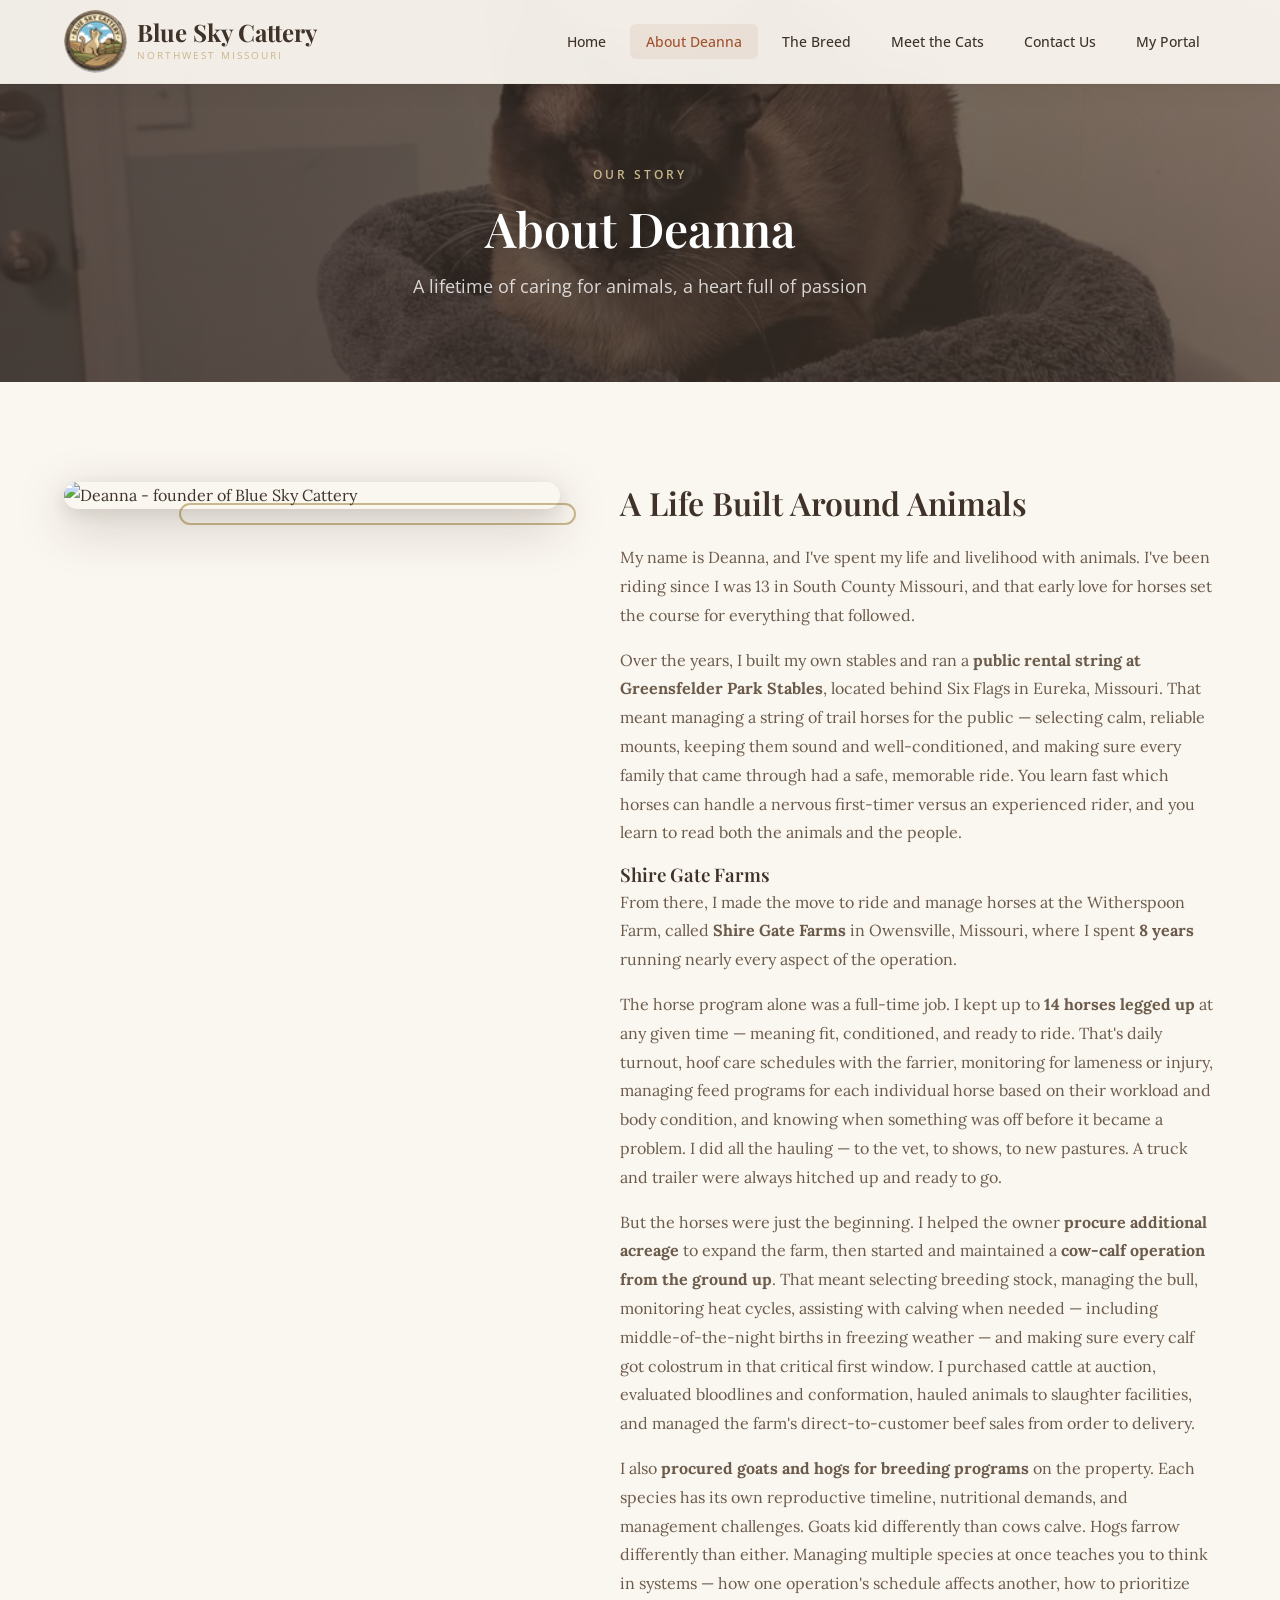
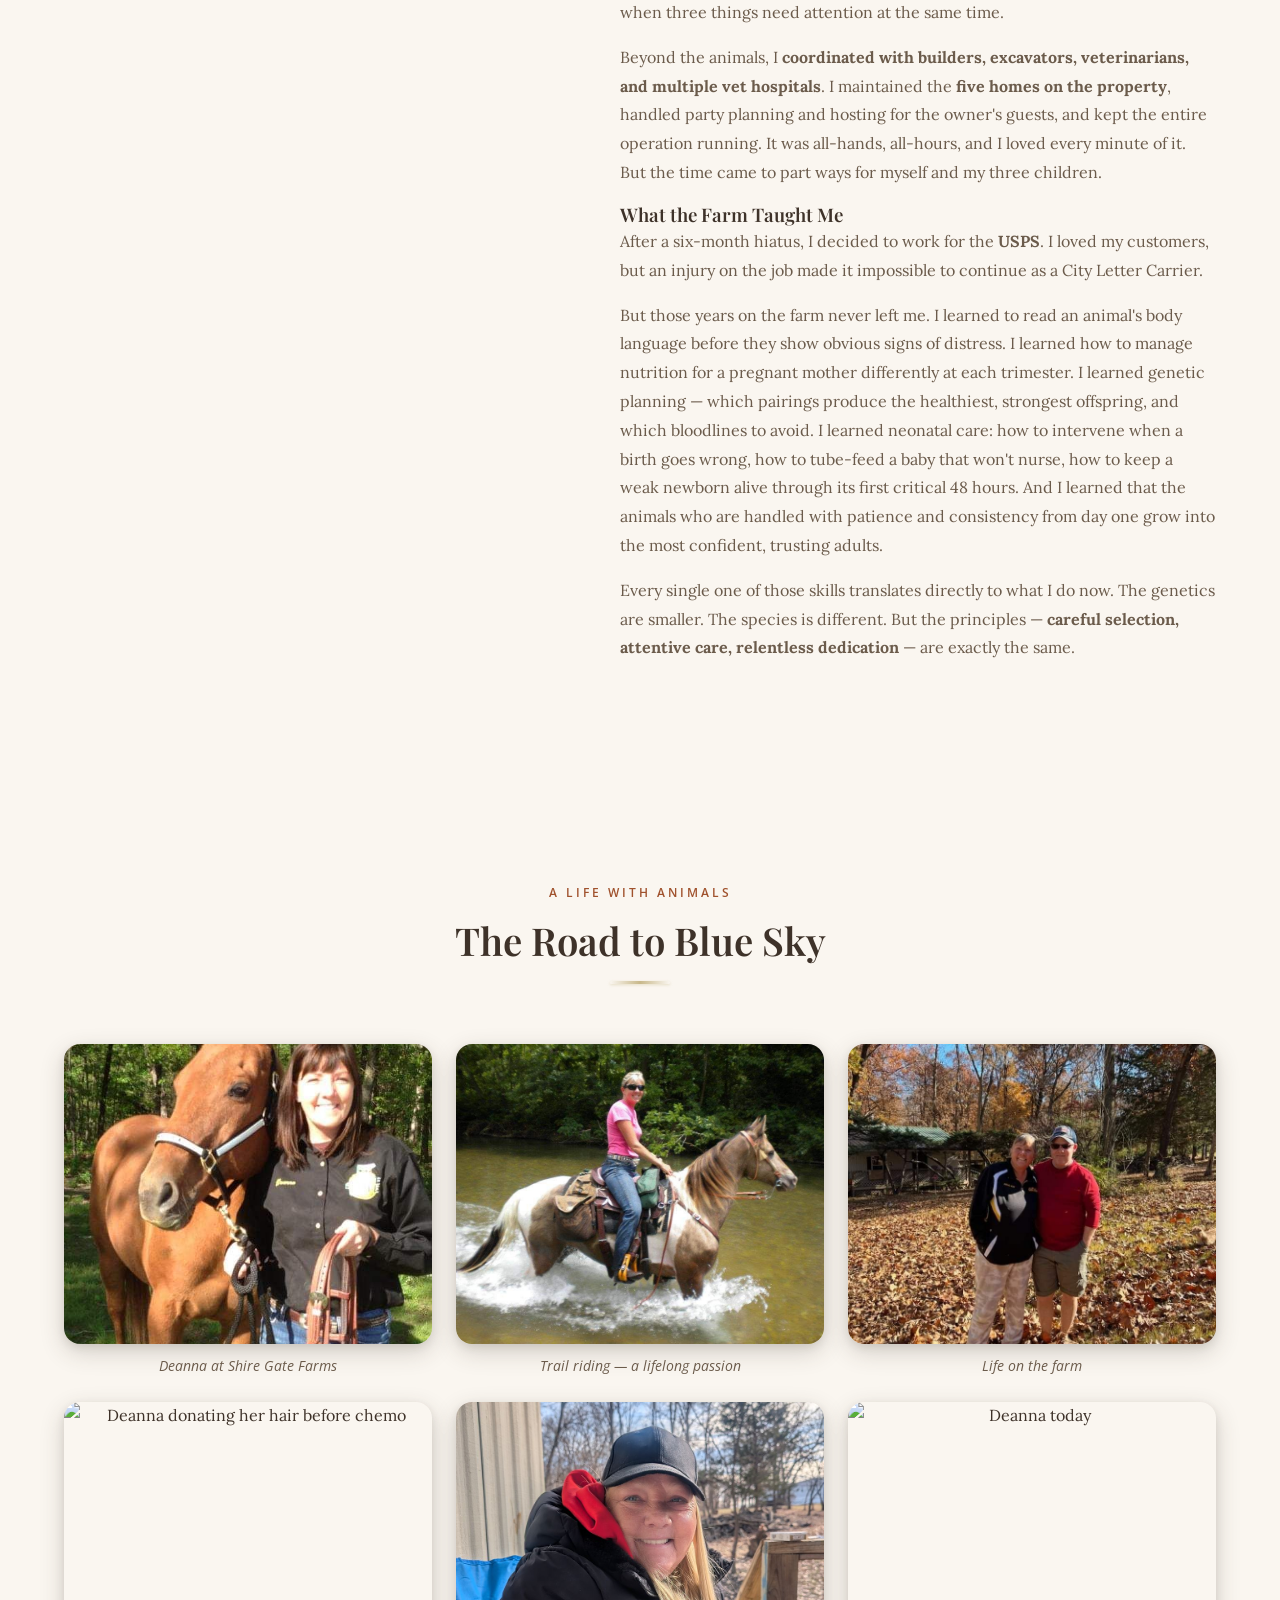
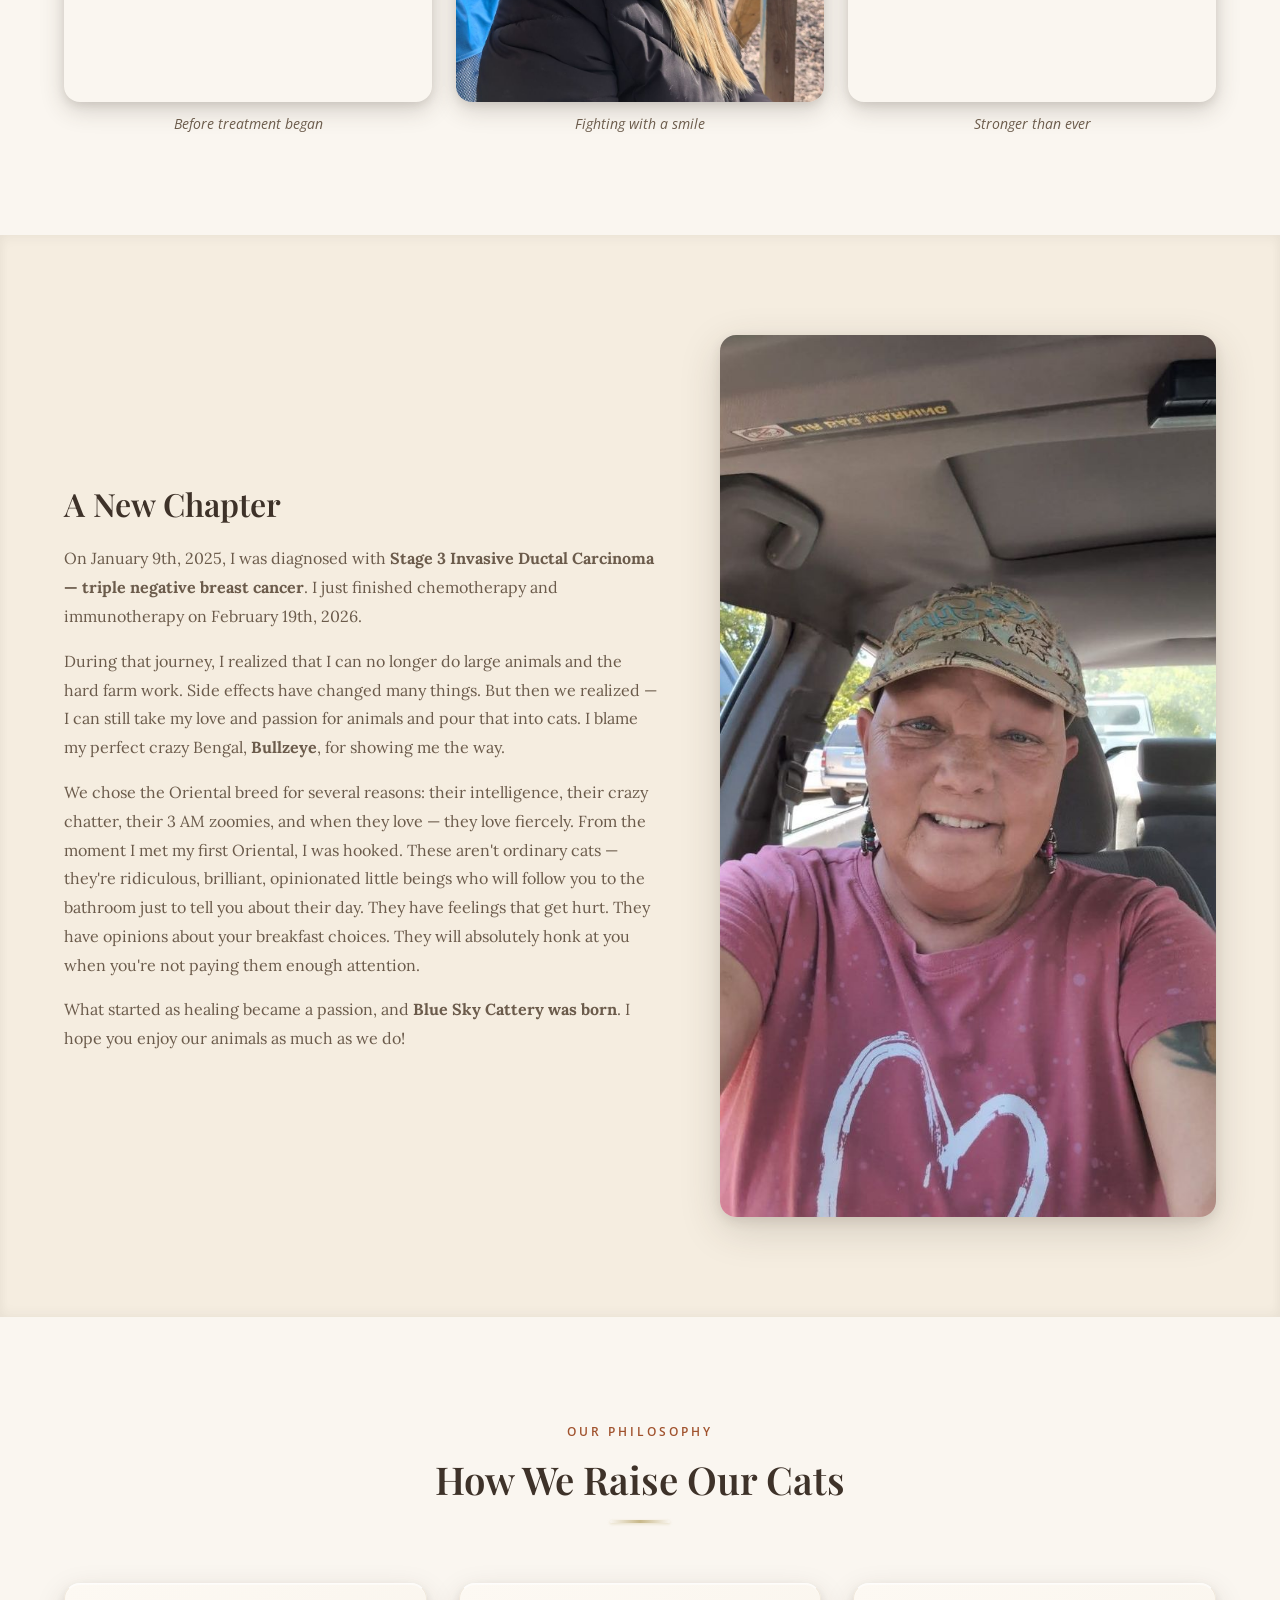
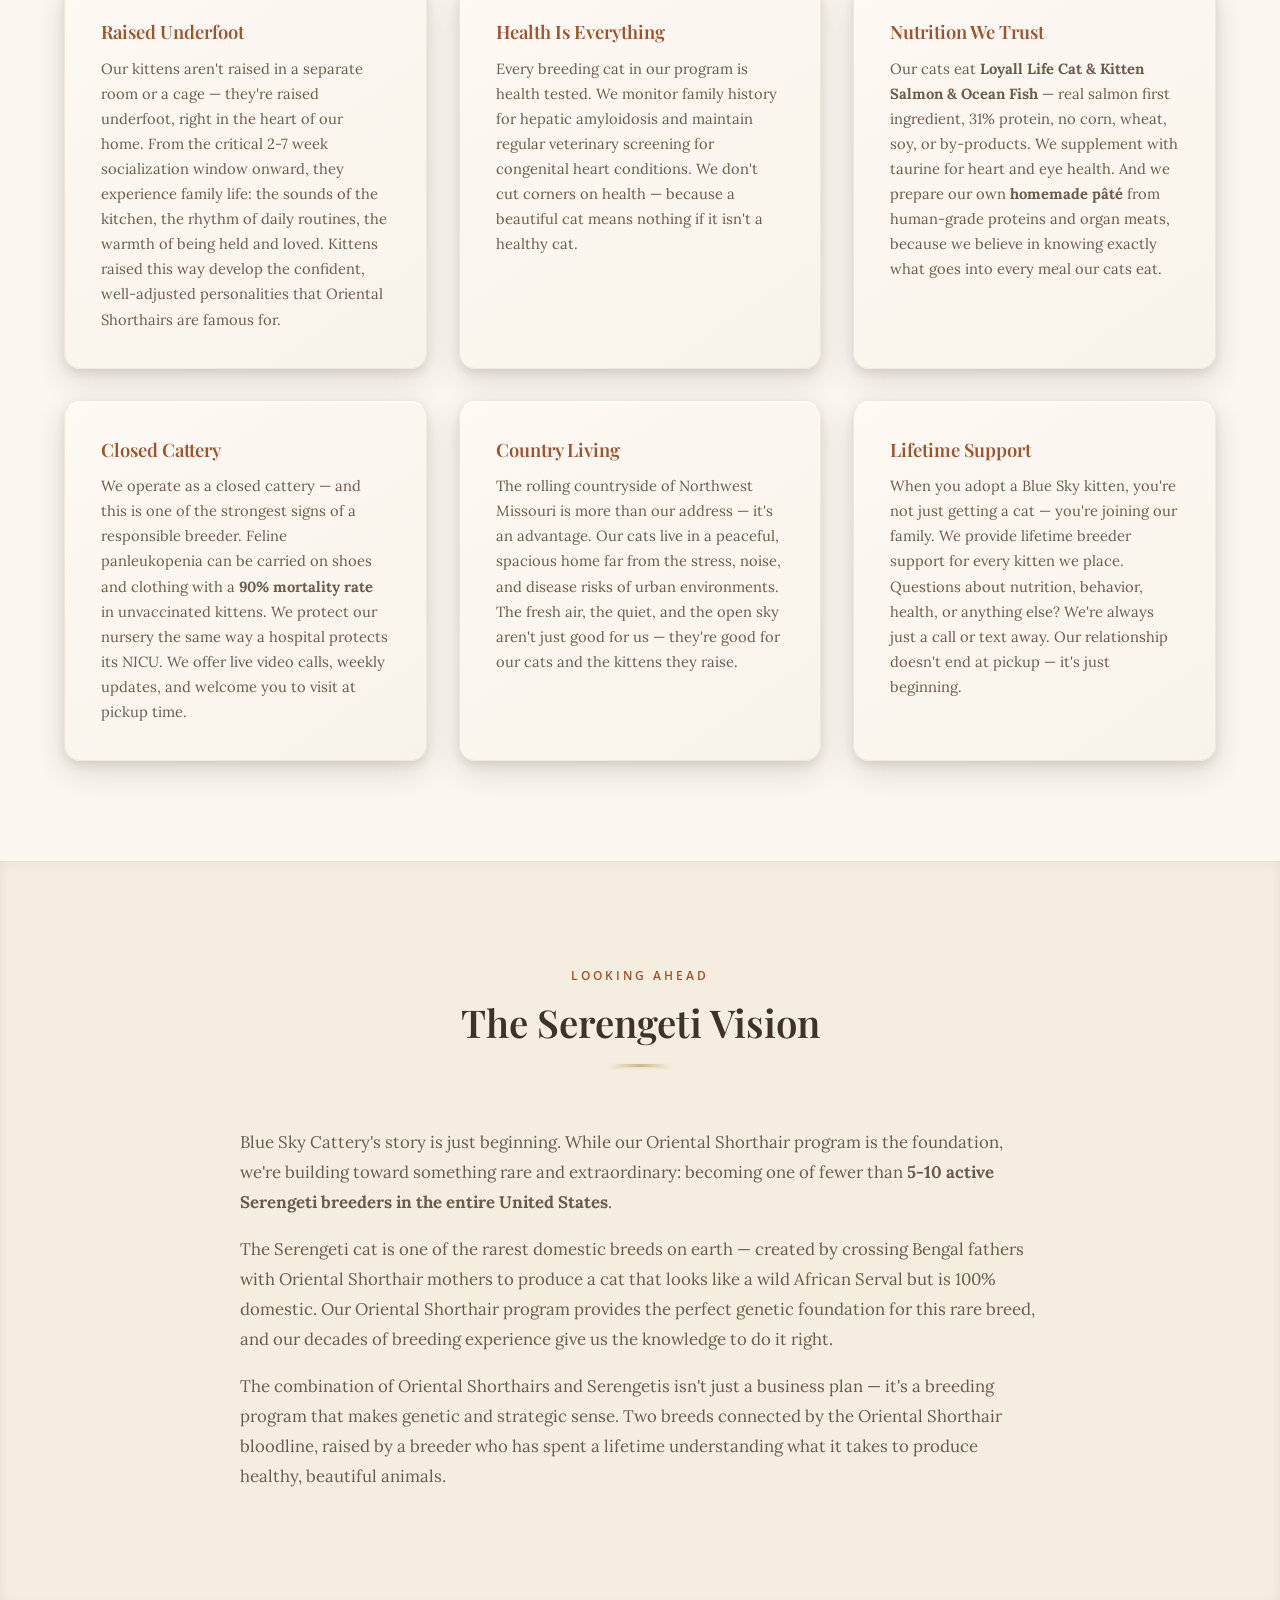
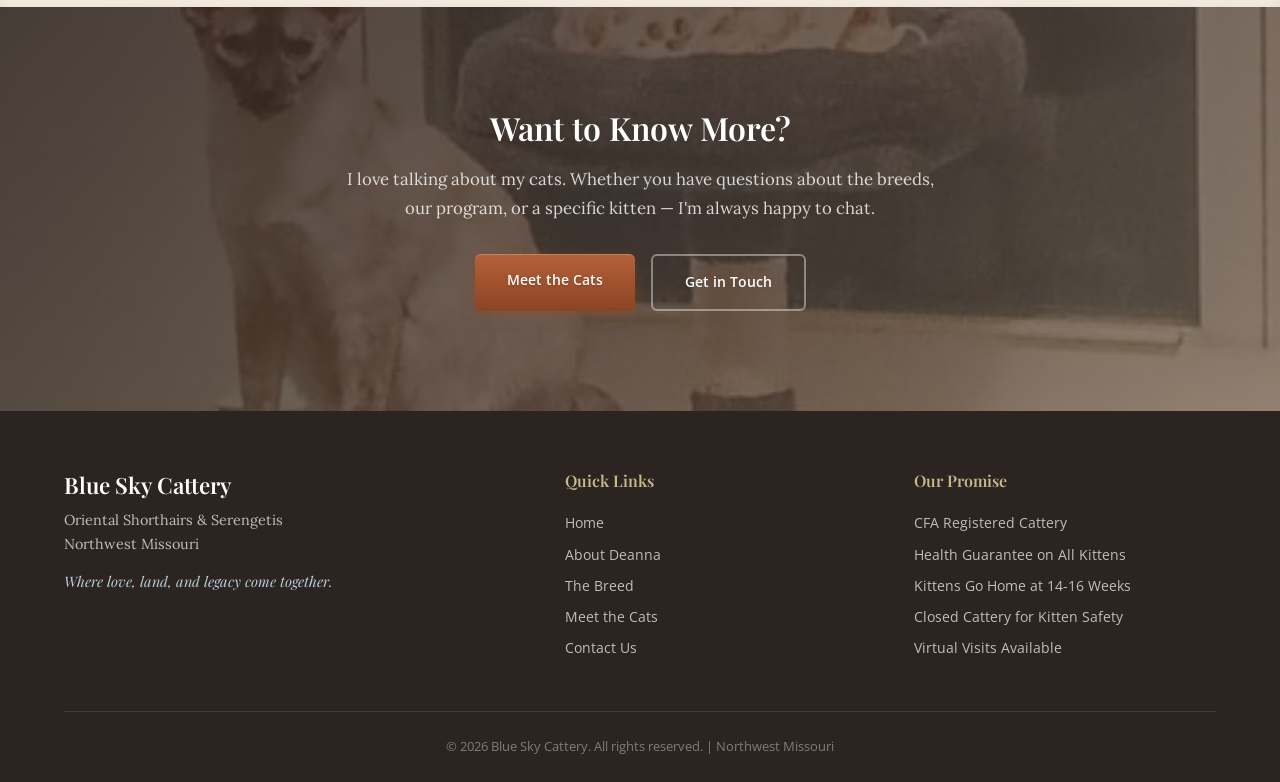
==== commit 2966e792: "Add self-registration and auto-account creation for kitten reservations Three user flows: 1. Reserve" ====
--- a/about.html
+++ b/about.html
@@ -67,6 +67,7 @@
                 <li><a href="breed.html">The Breed</a></li>
                 <li><a href="cats.html">Meet the Cats</a></li>
                 <li><a href="contact.html">Contact Us</a></li>
+                <li><a href="https://portal.blueskycattery.com" class="nav-portal">My Portal</a></li>
             </ul>
         </div>
     </nav>
@@ -271,7 +272,7 @@
         </div>
     </footer>
 
-    <script src="script.js?v=5"></script>
+    <script src="script.js?v=10"></script>
 
 </body>
 </html>
--- a/styles.css
+++ b/styles.css
@@ -1644,13 +1644,21 @@
 }
 
 .kitten-status.reserved {
-    background: var(--color-wheat);
+    background: linear-gradient(145deg, #E0C352, var(--color-gold-light), #B89A0C);
     color: var(--color-dark-brown);
+    box-shadow: 0 2px 8px rgba(212, 175, 55, 0.4);
+}
+
+.kitten-status.pending {
+    background: linear-gradient(145deg, #9DB8C6, var(--color-sky), #6E94A5);
+    color: #fff;
+    box-shadow: 0 2px 8px rgba(135, 165, 180, 0.4);
 }
 
 .kitten-status.sold {
-    background: var(--color-barn-red);
+    background: linear-gradient(145deg, #9E4545, var(--color-barn-red), #6E2828);
     color: #fff;
+    box-shadow: 0 2px 8px rgba(139, 58, 58, 0.4);
 }
 
 .kitten-image {
@@ -2129,6 +2137,63 @@
 }
 
 /* ========================================
+   SIGNUP SECTION
+   ======================================== */
+.signup-grid {
+    display: grid;
+    grid-template-columns: 1fr 1fr;
+    gap: 32px;
+    max-width: 800px;
+    margin: 0 auto;
+}
+
+.signup-card {
+    background: linear-gradient(145deg, var(--color-warm-white) 0%, #F8F3EA 100%);
+    padding: 32px;
+    border-radius: var(--radius-lg);
+    border: 1px solid rgba(212, 197, 169, 0.3);
+    border-top: 1px solid rgba(255, 255, 255, 0.8);
+    box-shadow: var(--shadow-3d);
+    text-align: center;
+}
+
+.signup-card h3 {
+    font-size: 1.2rem;
+    margin-bottom: 8px;
+    color: var(--color-dark-brown);
+}
+
+.signup-card p {
+    font-size: 0.88rem;
+    color: var(--color-brown);
+    margin-bottom: 20px;
+    line-height: 1.6;
+}
+
+.signup-form input {
+    width: 100%;
+    padding: 10px 14px;
+    border: 1px solid var(--color-tan);
+    border-radius: 6px;
+    font-size: 0.9rem;
+    font-family: var(--font-body);
+    margin-bottom: 10px;
+    box-shadow: inset 0 2px 4px rgba(62, 50, 41, 0.05);
+}
+
+.signup-form input:focus {
+    outline: none;
+    border-color: var(--color-rust);
+    box-shadow: 0 0 0 3px rgba(160, 82, 45, 0.1);
+}
+
+@media (max-width: 768px) {
+    .signup-grid {
+        grid-template-columns: 1fr;
+    }
+}
+
+/* ========================================
    THANKS PAGE
    ======================================== */
 .thanks-page {
